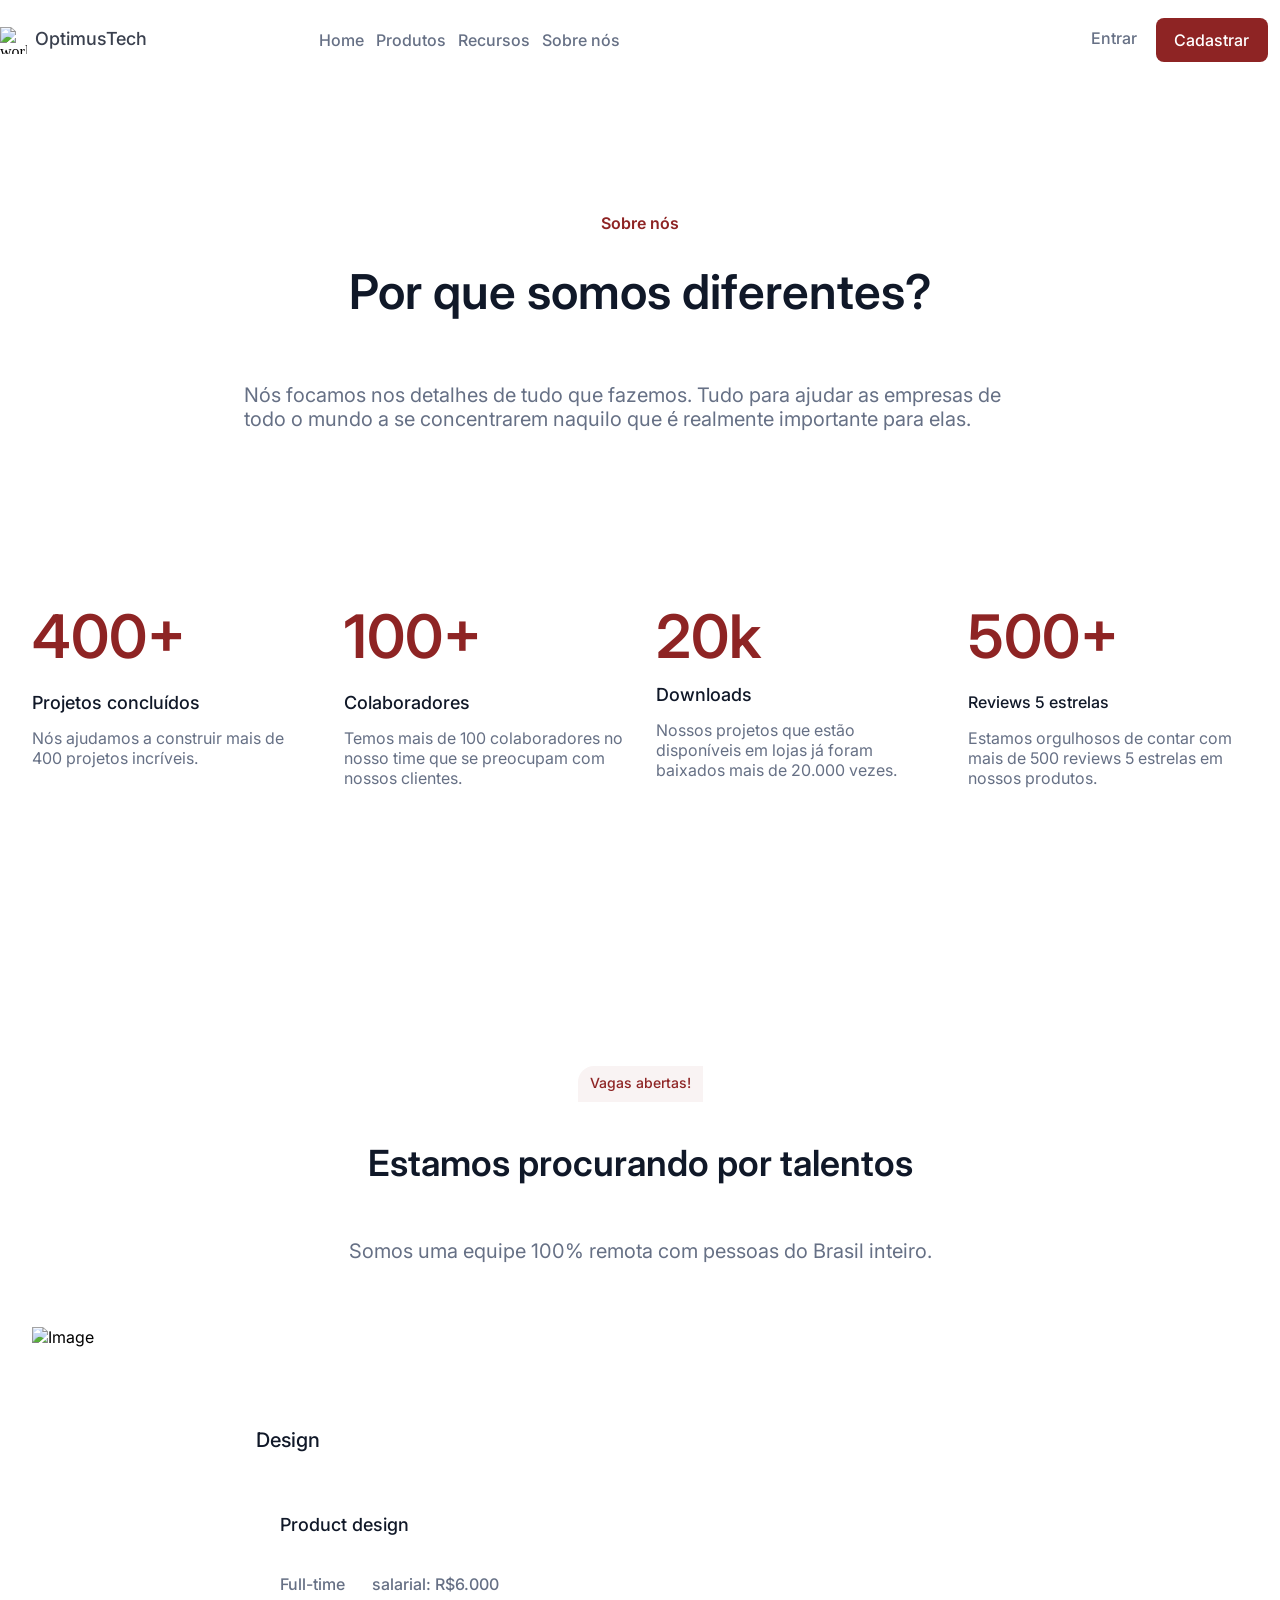
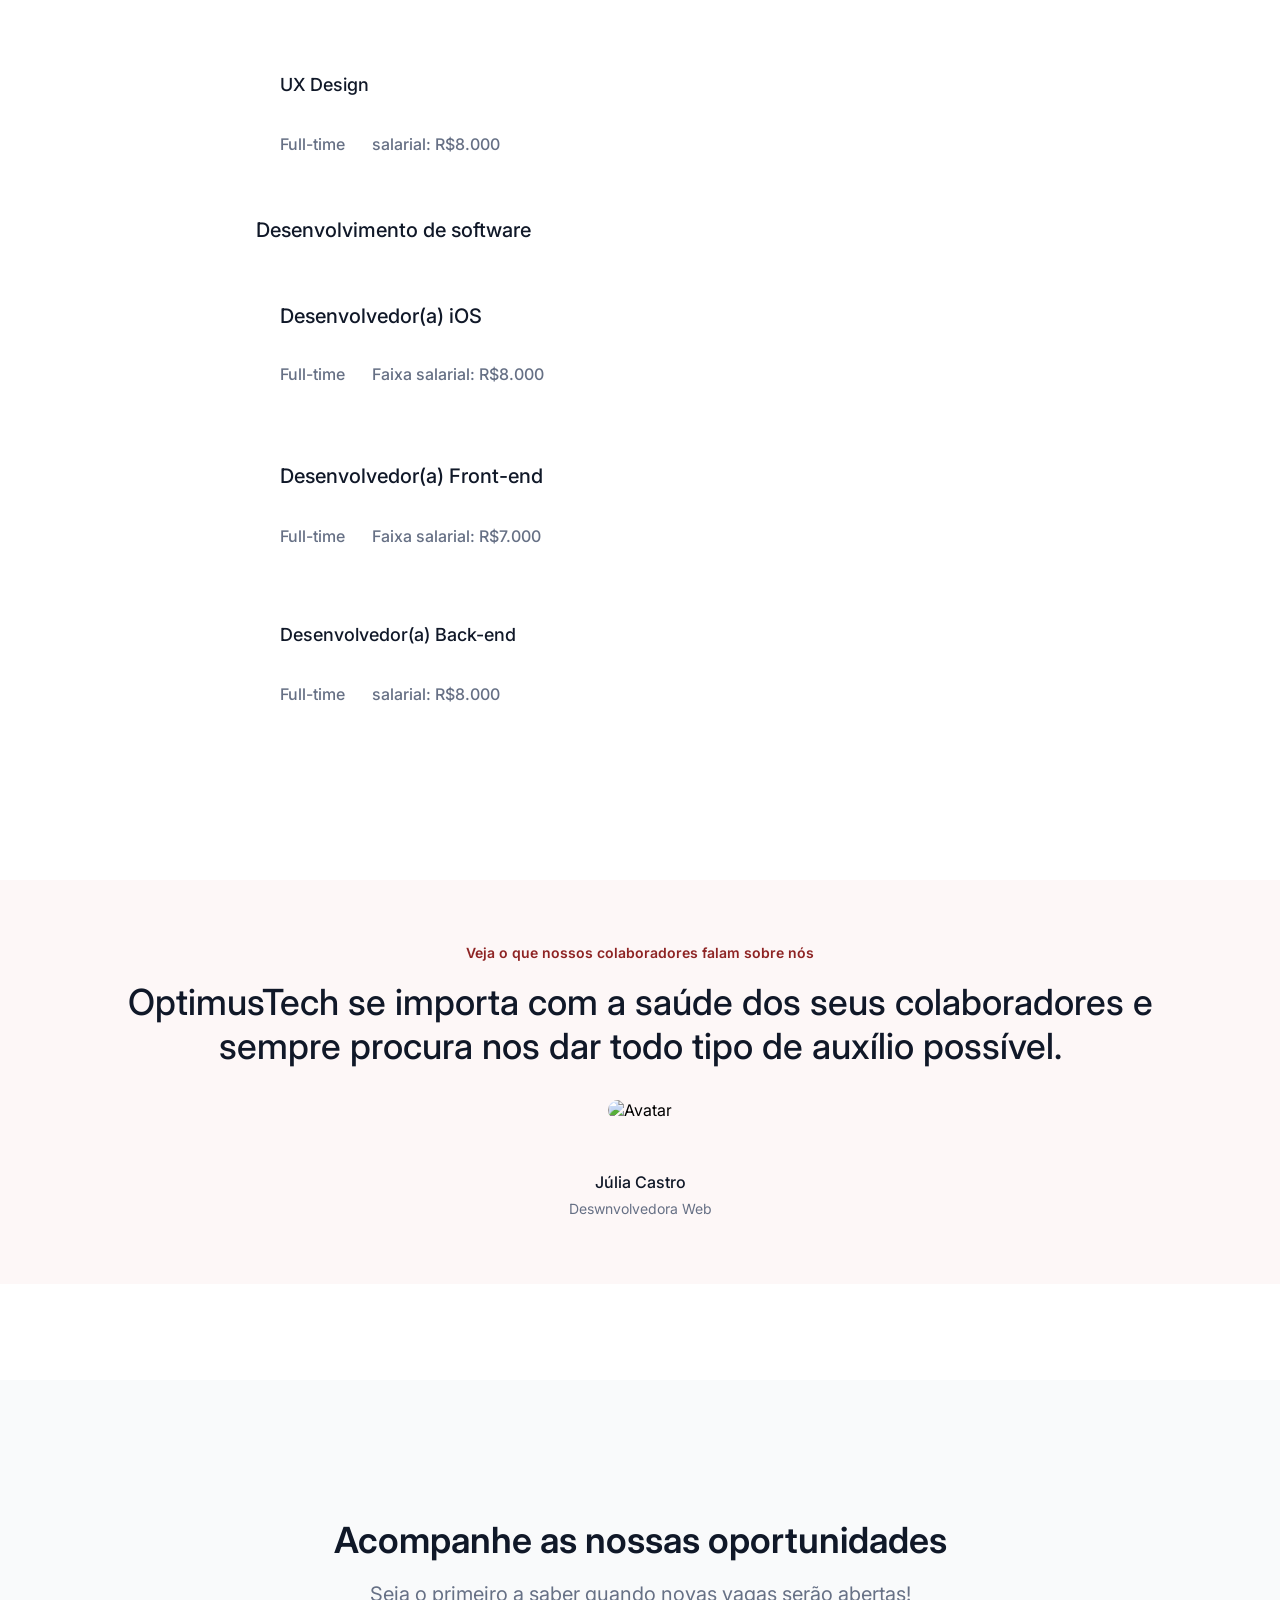
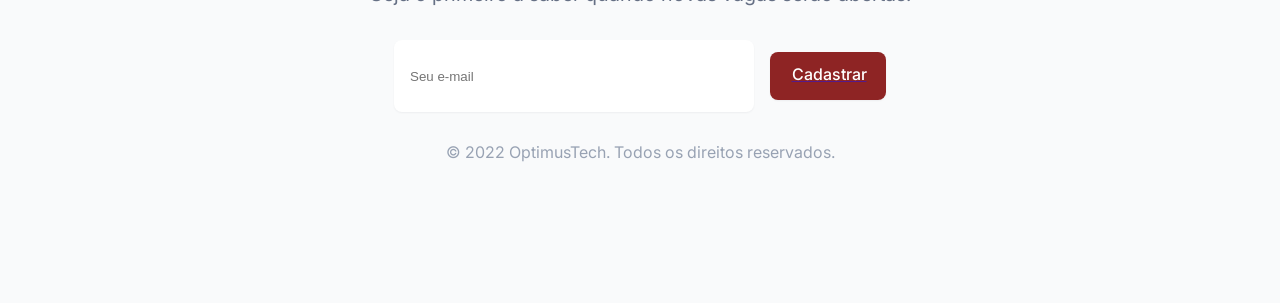
==== site.html @ 972c4f62 "Add files via upload" ====
<!DOCTYPE html>
<html lang="PT-Br">
  <head>
    <meta charset="UTF-8" />
    <meta name="viewport" content="width=device-width, initial-scale=1.0" />
    <link rel="stylesheet" href="style.css" />
    <title>Navbar</title>
  </head>
  <body>
    <div class="navbar">
      <div class="header">
        <div class="container">
          <div class="button-base">
            <img
              src="https://i.ibb.co/1dGT81v/worldwide-1-Traced.png"
              alt="worldwide-1-Traced"
              border="0"
            />
            <p>OptimusTech</p>
          </div>
          <div class="Content">
            <div class="navigation">
              <button><a href="#">Home</a></button>
              <button><a href="#">Produtos</a></button>
              <button><a href="#">Recursos</a></button>
              <button><a href="#">Sobre nós</a></button>
            </div>
          </div>
          <div class="Logo"></div>
          <div class="Navigation-actions">
            <button class="Entrar"><a href="#">Entrar</a></button>
            <button class="Cadastrar"><a href="#">Cadastrar</a></button>
          </div>
        </div>
      </div>
    </div>

    <div class="cabecalho">
      <h6>Sobre nós</h6>
      <div class="container-2">
        <h1>Por que somos diferentes?</h1>
      </div>
      <div class="conteudo">
        <p>
          Nós focamos nos detalhes de tudo que fazemos. Tudo para ajudar as
          empresas de todo o mundo a se concentrarem naquilo que é realmente
          importante para elas.
        </p>
      </div>
    </div>

    <div class="metricas">
      <section class="metricas-container">
        <div class="metricas-conteudo">
          <div class="metrica-um">
            <div class="number1">
              <p>400+</p>
            </div>
            <div class="texto1">
              <p class="subtitulo">Projetos concluídos</p>
              <p>Nós ajudamos a construir mais de 400 projetos incríveis.</p>
            </div>
          </div>
          <div class="metrica-dois">
            <div class="number2">
              <p>100+</p>
            </div>
            <div class="texto2">
              <p class="subtitulo">Colaboradores</p>
              <p>
                Temos mais de 100 colaboradores no nosso time que se preocupam
                com nossos clientes.
              </p>
            </div>
          </div>
          <div class="metrica-tres">
            <div class="number3">
              <p>20k</p>
            </div>
            <div class="texto3">
              <p class="subtitulo">Downloads</p>
              <p>
                Nossos projetos que estão disponíveis em lojas já foram baixados
                mais de 20.000 vezes.
              </p>
            </div>
          </div>
          <div class="metrica-quatro">
            <div class="number4">
              <p>500+</p>
            </div>
            <div class="texto4">
              <p class="subtitulo">Reviews 5 estrelas</p>
              <p>
                Estamos orgulhosos de contar com mais de 500 reviews 5 estrelas
                em nossos produtos.
              </p>
            </div>
          </div>
        </div>
      </section>
    </div>

    <div class="Vagas">
      <div class="talentos">
        <div class="talentos-container">
          <div class="content">
            <div class="heading-and-supporting-text">
              <div class="heading-and-badge">
                <div class="badge">
                  <div class="badge-base">
                    <p>Vagas abertas!</p>
                  </div>
                </div>
              </div>
              <h4>Estamos procurando por talentos</h4>
            </div>
            <div class="text-support">
              <p>Somos uma equipe 100% remota com pessoas do Brasil inteiro.</p>
              <div class="talentos-img">
                <img
                  src="https://i.ibb.co/F3FzSf1/Image.png"
                  alt="Image"
                  border="0"
                />
              </div>
            </div>
          </div>
        </div>
      </div>
      <div class="vagas-abertas">
        <div class="container-um">
          <div class="content-um">
            <p>Desenvolvimento de software</p>
            <div class="items">
              <div class="job-post-um">
                <div class="content">
                  <div class="text-and-support">
                    <p>Desenvolvedor(a) iOS</p>
                  </div>
                  <div class="details">
                    <div class="type-of-work">
                      <p>Full-time</p>
                    </div>
                    <div class="salary">
                      <p>Faixa salarial: R$8.000</p>
                    </div>
                  </div>
                </div>
              </div>
              <div class="job-post-dois">
                <div class="content">
                  <div class="text-and-support">
                    <p>Desenvolvedor(a) Front-end</p>
                  </div>
                  <div class="details">
                    <div class="type-of-work"><p>Full-time</p></div>
                    <div class="salary"><p>Faixa salarial: R$7.000</p></div>
                  </div>
                </div>
              </div>
              <div class="job-post-tres">
                <div class="content">
                  <div class="text-and-support">
                    <p>Desenvolvedor(a) Back-end</p>
                  </div>
                  <div class="details">
                    <div class="type-of-work"><p>Full-time</p></div>
                    <div class="salary"><p>salarial: R$8.000</p></div>
                  </div>
                </div>
              </div>
            </div>
          </div>
        </div>
        <div class="container-dois">
          <div class="content-dois">
            <p>Design</p>
            <div class="items">
              <div class="job-post-one">
                <div class="content">
                  <div class="text-and-support">
                    <p>Product design</p>
                  </div>
                  <div class="details">
                    <div class="type-of-work"><p>Full-time</p></div>
                    <div class="salary"><p>salarial: R$6.000</p></div>
                  </div>
                </div>
              </div>
              <div class="job-post-two">
                <div class="content">
                  <div class="text-and-support">
                    <p>UX Design</p>
                  </div>
                  <div class="details">
                    <div class="type-of-work"><p>Full-time</p></div>
                    <div class="salary"><p>salarial: R$8.000</p></div>
                  </div>
                </div>
              </div>
            </div>
          </div>
        </div>
      </div>
    </div>
    <div class="Depoimentos">
      <div class="container">
        <div class="content">
          <div class="quote-and-subhead">
            <h6>Veja o que nossos colaboradores falam sobre nós</h6>
            <p>
              OptimusTech se importa com a saúde dos seus colaboradores e sempre
              procura nos dar todo tipo de auxílio possível.
            </p>
          </div>
          <div class="atribuicao">
            <div class="avatar-and-text">
              <div class="avatar">
                <img
                  src="https://i.ibb.co/Q8cx3CJ/Avatar.png"
                  alt="Avatar"
                  border="0"
                />
              </div>
              <div class="text-and-supporting-text">
                <div class="text"><p>Júlia Castro</p></div>
                <div class="supporting-text"><p>Deswnvolvedora Web</p></div>
              </div>
            </div>
          </div>
        </div>
      </div>
    </div>
    <div class="formulario">
      <div class="container">
        <div class="content">
          <div class="heading-and-supporting-text">
            <h6>Acompanhe as nossas oportunidades</h6>
            <p>Seja o primeiro a saber quando novas vagas serão abertas!</p>
          </div>
          <div class="email">
            <div class="input-field">
              <div class="input-field-base">
                <label><input type="email" name="seu_email" placeholder="Seu e-mail"></label>
              </div>
            </div>
          
          <div class="button">
            <div class="button-base">
              <button><a href=""><p>Cadastrar</p></a></button>
            </div>
          </div>
          </div>
        <footer>
          <p>© 2022 OptimusTech. Todos os direitos reservados.</p>
        </footer>
      </div>
    </div>
  </body>
</html>
---- style.css ----
@import url('https://fonts.googleapis.com/css2?family=Inter:wght@100..900&display=swap');


body {
    width: 100%;
    max-width: 1440px;
    height: 3503px;
    Top:-1753px;
    Left:-720px;
    margin: 0;
    display: flex;
    flex-direction: column;
    flex-wrap: flex-start;
    justify-content: center;
    align-items: center;
    align-content: flex-start;
    background-color: #ffffff;

}

.navbar {
    width: 1440px;
    height: 80px;
    display: flex;
    justify-content: space-between;
    align-items: baseline;
    align-content: center;
    flex-direction: row;
    flex-wrap: wrap;

}

.header {
    width: 1440px;
    height: 80px;
    display: flex;
    justify-content: space-evenly;
    align-items: center;
    align-content: center;
    flex-direction: row;
    flex-wrap: wrap;

}

.container {
    width: 1280px;
    height: 44px;
    display: flex;
    justify-content: space-between;
    align-items: center;
    align-content: center;
    flex-direction: row;
    flex-wrap: wrap;
    padding: 0px 32px 0px 32px;
}

.button-base {
    width: 148px;
    height: 26px;
    display: flex;
    justify-content: center;
    align-items: center;
    align-content: center;
    flex-direction: row;
    flex-wrap: wrap;
    gap:8px;
}

.button-base img {
    width: 27px;
    height: 26.99px;


}

.button-base p {
    width: 113px;
    height: 24px;
    font-family: "Inter", sans-serif;
    font-size: 18px;
    font-weight: 500;
    padding: 0;
    margin: 0px;
    color: #3A404E;
}

.Content {
    width: 362px;
    height: 32px;
    display: flex;
    justify-content: space-between;
    align-items: center;
    align-content: center;
    flex-direction: column;
    flex-wrap: wrap;
    gap:8px;
}

.navigation {
    width: 207px;
    height: 44px;
    display: flex;
    justify-content: space-around;
    align-items: center;
    align-content: center;
    flex-direction: column;
    flex-wrap: wrap;
    gap:12px;
}

.navigation button{
    background-color: #ffffff;
    border:#ffffff;
    padding: 4px 0px 4px 0px;
    font-family: "Inter", sans-serif;
    font-weight: 500;
    font-size: 16px;
    display: flex;
    justify-content: center;
    align-items: center;
    align-content: center;
    flex-direction: row;
    flex-wrap: wrap;




}

.navigation button a{
    color:#667085;
    text-decoration: none;

}

.Logo{
    width: 142px;
    height: 32px;
    display: flex;
    justify-content: center;
    align-items: center;
    align-content: center;
    flex-direction: row;
    flex-wrap: wrap;
}

.Navigation-actions {
    width: 207px;
    height: 44px;
    font-family: "Inter", sans-serif;
    display: flex;

}

.Navigation-actions .Entrar {
    width: 83px;
    height: 44px;
    padding: 0;
    padding-bottom: 4px;
    color: #667085;
    background-color: #ffffff;
    border: #ffffff;
    font-family: "Inter", sans-serif;
    font-size: 16px;
    font-weight: 500;

}

.Navigation-actions .Cadastrar {
    width: 112px;
    height: 44px;
    border-radius: 8px;
    border: 1px #8E2424;
    padding: 10px 18px 10px 18px;
    color: #ffffff;
    background-color: #8E2424;
    font-family: "Inter", sans-serif;
    font-size: 16px;
    font-weight: 500;

}

.Navigation-actions .Cadastrar a{
    color:#ffffff;
    text-decoration: none;

}

.Navigation-actions .Entrar a{
    color:#667085;
    text-decoration: none;
}

.cabecalho {
    width: 1440px;
    height: 407px;
    margin: 0px;
    padding: 96px 0px 96px 0px;
    display: flex;
    justify-content: center;
    flex-direction: column;
    align-items: center;
    gap:24px;
    background-color: #ffffff;
    font-family: "inter", sans-serif;
}

.cabecalho h6 {
    width: 78px;
    height: 24px;
    margin:0;
    display: flex;
    justify-content: center;
    font-weight: 600;
    font-size: 16px;
    color: #8E2424;
}

.container-2 {
    width:620px;
    height:60px;
    display: flex;
    flex-direction: column;
    justify-content: center;
    align-content: center;
    flex-wrap: wrap;
    align-items: center;
    gap: 64px;


}

.container-2 h1 {
    width: 652px;
    height: 60px;
    display: flex;
    justify-content: center;
    padding: 0px 32px 0px 32px;
    font-weight: 600;
    font-size: 48px;
    color: #101828;
    display:flex;
    gap:12px;
}

.conteudo {
    width: 792px;
    height: 83px;
    padding: 12px 0px 12px 0px;
}

.conteudo p {
    width: 791px;
    height: 60px;
    display: flex;
    align-items: center;
    align-content: center;
    font-weight: 400;
    font-size: 20px;
    color:#667085;
}

.metricas {
    width: 1440px;
    height: 288px;
    padding: 0px 0px 96px 0px;
    display: flex;
    justify-content: center;
    flex-direction: row;
    align-items: center;
    background-color: #ffffff;
    font-family: "Inter", sans-serif;
    gap: 64px;
}

.metricas-container {
    width: 1280;
    height: 198px;
    padding: 0px 32px  0px 32px;
    display: flex;
    justify-content: center;
    flex-direction: row;
    align-items: center;
    gap: 32px;
    
}

.metricas-conteudo {
    width: 1216px;
    height: 192px;
    display: flex;
    gap: 32px;
}


.metrica-um {
    width: 280px;
    height: 168px;
    display: flex;
    flex-direction: column;
    gap: 20px;
}

.number1 {
    height: 168px;
    gap: 12px;
}

.number1 p {
    width: 280px;
    margin: 0;
    height: 72px;
    font-size: 60px;
    font-weight: 600;
    color: #8E2424;
}

.texto1 {
    margin: 0;
    width: 280px;
    height: 84px;
    display: flex;
    flex-direction: column;
    gap: 8px;
}

.texto1 .subtitulo{
    margin: 0px;
    height: 28px;
    font-size: 18px;
    font-weight: 500;
    color: #101828;
}

.texto1 p {
    margin: 0;
    height: 48px;
    font-size: 16px;
    font-weight: 400;
    color: #667085;
}

.metrica-dois {
    width: 280px;
    height: 192px;
    display: flex;
    flex-direction: column;
    gap: 20px;
}

.number2 {
    height: 192px;
    gap: 12px;
}

.number2 p {
    height: 72px;
    margin: 0;
    font-size: 60px;
    font-weight: 600;
    color: #8E2424;
}

.texto2 {
    margin: 0;
    width: 280px;
    height: 108px;
    display: flex;
    flex-direction: column;
    gap: 8px;
}

.texto2 .subtitulo{
    margin: 0;
    height: 28px;
    font-size: 18px;
    font-weight: 500;
    color: #101828;
}

.texto2 p {
    margin: 0;
    height: 72px;
    font-size: 16px;
    font-weight: 400;
    color: #667085;
}

.metrica-tres {
    width: 280px;
    height: 192px;
    display: flex;
    flex-direction: column;
    gap: 12px;
}

.number3 p {
    margin: 0;
    height: 72px;
    font-size: 60px;
    font-weight: 600;
    color: #8E2424;
}

.texto3 {
    margin: 0;
    height: 108px;
    display: flex;
    flex-direction: column;
    gap: 8px;
}

.texto3 .subtitulo {
    margin: 0px;
    height: 28px;
    font-weight: 500;
    font-size: 18px;
    color: #101828;
}

.texto3 p {
    margin: 0;
    height: 72px;
    font-size: 16px;
    font-weight: 400;
    color:#667085;
}

.metrica-quatro {
    width: 280px;
    height: 192px;
    display: flex;
    flex-direction: column;
    gap:20px;;
}

.number4 {
    height: 192px;
    gap: 12px;
}

.number4 p {
    height: 72px;
    margin: 0;
    font-size: 60px;
    font-weight: 600;
    color: #8E2424;
}

.texto4 {
    height: 108px;
    display: flex;
    flex-direction: column;
    gap: 8px;
}

.texto4 .subtitulo {
    height: 28px;
    margin: 0;
    font-weight: 500;
    size: 18px;
    color:#101828;
}

.texto4 p {
    margin: 0;
    height: 72px;
    font-size: 16px;
    font-weight: 400;
    color: #667085;
}

.Vagas {
    height: 1798px;
    padding: 96px 0px 96px 0px;
    display: flex;
    flex-direction: column;
    justify-content: space-evenly;
    align-items: center;
    font-family: "Inter", sans-serif;
    background-color: #ffffff;
}

.talentos {
    width: 1280px;
    display: flex;
    flex-direction: column;
    align-items: center;
    flex-wrap: wrap;
    align-content: center;
    justify-content: flex-start;
}

.talentos-container {
    width: 1280px;

    padding: 0px 32px 0px 32px;
    display: flex;
    justify-content: center;
    align-items: center;
    gap: 32px;
}

.talentos-container .content {
    width: 1216px;

    display: flex;
    flex-direction: column;
    align-content: center;
    justify-content: space-between;
    align-items: center;
    gap: 48px;
}

.heading-and-supporting-text {
    width: 768px;
    height: 138px;
    display: flex;
    flex-direction: column;
    justify-content: center;
    align-items: center;
    flex-wrap: nowrap;
    gap: 20px; 
}

.heading-and-badge {
    width: 768px;
    height: 88px;
    display: flex;
    justify-content: center;
    align-items: center;
    gap: 16px;
}

.badge {
    width: 125px;
    height: 28px;
    display: flex;
    justify-content: space-between;
    align-items: center;
}

.badge-base {
    width: 125px;
    height: 28px;
    border-radius: 16px 0px 0px 0px;
    padding: 4px 12px 4px 12px;
    background: #8E24240D;
    display: flex;
    align-items: center;
    justify-content: center;
}

.badge-base p {
    width: 101px;
    height: 20px;
    margin: 0;
    font-size: 14px;
    font-weight: 500;
    color: #8E2424;
}

.heading-and-supporting-text h4 {
    width: 768px;
    height: 44px;
    font-weight: 600;
    font-size: 36px;
    text-align: center;
    color: #101828;
    margin: 0px;
}

.text-support {
    display: flex;
    flex-direction: column;
    flex-wrap: wrap;
    align-items: center;
    gap:64px;
}

.text-support p {
    width: 768px;
    height: 30px;
    font-size: 20px;
    font-weight: 400;
    display: flex;
    justify-content: space-around;
    align-content: flex-end;
    flex-wrap: wrap;
    flex-direction: row;
    text-align: center;
    color: #667085;
    margin: 0;
}

.talentos-img {
    width: 1216px;
    display: flex;
}

.vagas-abertas {
    width: 1280px;
    height: 940px;
    display: flex;
    flex-direction: column-reverse; /*É column reverse, não mexe*/
    align-items: center;
}

.container-um {
    width: 1280px;
    height: 518px;
    padding: 0px 32px 0px 32px;
    display: flex;
    align-items: center;
    justify-content: center;
    align-items: center;
    gap: 64px;
}

.content-um {
    width: 768px;
    height: 518px;
    display: flex;
    flex-direction: column;
    gap: 32px;
}

.content-um p {
    width: 768px;
    height: 30px;
    margin: 0;
    font-size: 20px;
    font-weight: 500;
    color: #101828;
    display: flex;
}

.items {
    width: 768px;
    height: 456px;
    display: flex;
    flex-direction: column;
    gap: 24px;
}

.job-post-um {
    width: 768px;
    height: 136px;
    border-radius: 16px;
    border: 1px #EAECF0;
    padding: 24px 24px 28px 24px;
    display: flex;
    gap: 24px;
    color:#ffffff
}

.job-post-um .content {
    width: 720px;
    height: 84px;
    display: flex;
    flex-direction: column;
    gap: 32px;
}

.job-post-um .content .text-and-support {

    height: 28px;
    display: flex;
    gap: 8px;
}

.job-post-um .content .tex-and-support p {
        width: 720px;
        height: 28px;
        font-size: 18px;
        font-weight: 500;
        color: #101828;
}

.job-post-um .details {
        width: 720px;
        height: 24px;
        display: flex;
        flex-direction: row;
        align-items: baseline;
        flex-wrap: wrap;
        align-content: flex-end;
        justify-content: flex-start;
        gap: 24px;
}

.job-post-um .details .type-of-work{
    width: 68px;
    height: 24px;
    display: flex;
    align-content: center;
    flex-wrap: wrap;
    gap: 8px;
}

.job-post-um .details .type-of-work p {
    width: 68px;
    height: 24px;
    margin: 0;
    font-size: 16px;
    font-weight: 500;
    color: #667085;
}

.job-post-um .details .salary {
    width: 173px;
    height: 24px;
    display: flex;
    gap: 8px;
}

.job-post-um .details .salary p {
    width: 173px;
    height: 24px;
    font-size: 16px;
    font-weight: 500;
    color: #667085;
}

.job-post-dois {
    width: 768px;
    height: 136px;
    border-radius: 16px;
    border: 1px #EAECF0;
    padding: 24px 24px 28px 24px;
    display: flex;
    gap: 24px;
    color: #ffffff;
}

.job-post-dois .content {
    width: 720px;
    height: 84px;
    display: flex;
    flex-direction: column;
    gap: 32px;
}

.job-post-dois .content .tex-and-support {
    width: 720px;
    height: 28px;
    display: flex;
    gap: 8px;
}

.job-post-dois .content .tex-and-support p {
    width: 720px;
    height: 28px;
    margin: 0px;
    font-size: 18px;
    font-weight: 500;
    color: #101828;
}

.job-post-dois .details {
    width: 720px;
    height: 24px;
    display: flex;
    flex-direction: row;
    align-items: baseline;
    flex-wrap: wrap;
    justify-content: flex-start;
    gap: 24px;
}

.job-post-dois .details .type-of-work {
    width: 68px;
    height: 24px;
    display: flex;
    align-content: center;
    flex-wrap: wrap;
    gap: 8px;
}

.job-post-dois .details .type-of-work p {
    width: 68px;
    height: 24px;
    margin: 0;
    font-size: 16px;
    font-weight: 500;
    color: #667085;
}

.job-post-dois .details .salary {
    width: 171px;
    height: 24px;
    display: flex;
    gap: 8px;
}

.job-post-dois .details .salary p {
    width: 171px;
    height: 24px;
    font-size: 16px;
    font-weight: 500;
    color: #667085;
}

.job-post-tres {
    width: 768px;
    height: 136px;
    border-radius: 16px;
    border: 1px #EAECF0;
    padding: 24px 24px 28px 24px;
    display: flex;
    gap:24px;
}

.job-post-tres .content {
    width: 720px;
    height: 84px;
    display: flex;
    flex-direction: column;
    gap: 32px;
}

.job-post-tres .content .text-and-support {
    width: 720px;
    height: 28px;
    display: flex;
    gap: 8px;
}

.job-post-tres .content .text-and-support p {
    width: 720px;
    height: 28px;
    margin: 0;
    font-size: 18px;
    font-weight: 500;
    color: #101828;
    display: flex;
}

.job-post-tres .details {
    width: 720px;
    height: 24px;
    display: flex;
    flex-direction: row;
    align-items: baseline;
    flex-wrap: wrap;
    align-content: flex-end;
    justify-content: flex-start;
    gap: 24px;
}

.job-post-tres .details .type-of-work {
    width: 68px;
    height: 24px;
    display: flex;
    align-content: center;
    flex-wrap: wrap;
    gap: 8px;
}

.job-post-tres .details .type-of-work p {
    width: 68px;
    height: 24px;
    margin: 0;
    font-size: 16px;
    font-weight: 500;
    color: #667085;
}

.job-post-tres .details .salary {
    width: 173px;
    height: 24px;
    display: flex;
    gap: 8px;
}

.job-post-tres .details .salary p {
    width: 173px;
    height: 24px;
    font-size: 16px;
    font-weight: 500;
    color: #667085;
}


.container-dois {
    width: 1280px;
    height: 358px;
    padding: 0px 32px 32px 32px;
    display: flex;
    align-items: center;
    justify-content: center;
    align-items: center;
    gap: 64px;
}

.content-dois {
    width: 768px;
    height: 358px;
    display: flex;
    flex-direction: column;
    gap: 32px;
}

.content-dois p{
    width: 768px;
    height: 30px;
    margin: 0;
    font-size: 20px;
    font-weight: 500;
    color: #101828;
    display: flex;
}

.content-dois .items {
    width: 768px;
    height: 296px;
    display: flex;
    flex-direction: column;
    gap: 24px;
}

.job-post-one {
    width: 768px;
    height: 136px;
    border-radius: 16px;
    border: 1px #EAECF0;
    padding: 24px 24px 28px 24px;
    display: flex;
    gap: 24px;
    color:#ffffff
}

.job-post-one .content {
    width: 720px;
    height: 84px;
    display: flex;
    flex-direction: column;
    gap: 32px;
}

.job-post-one .content .text-and-support {
    width: 720px;
    height: 28px;
    display: flex;
    gap: 8px;
}

.job-post-one .content .text-and-support p {
    width: 720px;
    height: 28px;
    font-size: 18px;
    font-weight: 500;
    color: #101828;
}

.job-post-one .details {
    width: 720px;
    height: 24px;
    display: flex;
    flex-direction: row;
    align-items: baseline;
    flex-wrap: wrap;
    align-content: flex-end;
    justify-content: flex-start;
    gap: 24px;
}

.job-post-one .details .type-of-work {
    width: 68px;
    height: 24px;
    display: flex;
    align-content: center;
    flex-wrap: wrap;
    gap: 8px;
}

.job-post-one .details .type-of-work p {
    width: 68px;
    height: 24px;
    margin: 0;
    font-size: 16px;
    font-weight: 500;
    color: #667085;
}

.job-post-one .details .salary {
    width: 171px;
    height: 24px;
    display: flex;
    gap: 8px;
}

.job-post-one .details .salary p {
    width: 171px;
    height: 24px;
    font-size: 16px;
    font-weight: 500;
    color: #667085;
}

.job-post-two {
    width: 768px;
    height: 136px;
    border-radius: 16px;
    border: 1px #EAECF0;
    padding: 24px 24px 28px 24px;
    display: flex;
    gap: 24px;
    color:#ffffff
}

.job-post-two .content {
    width: 720px;
    height: 84px;
    display: flex;
    flex-direction: column;
    gap: 32px;
}

.job-post-two .content .text-and-support {
    width: 720px;
    height: 28px;
    display: flex;
    gap: 8px;
}

.job-post-two .content .text-and-support p {
    width: 720px;
    height: 28px;
    font-size: 18px;
    font-weight: 500;
    color: #101828;
}

.job-post-two .details {
    width: 720px;
    height: 24px;
    display: flex;
    flex-direction: row;
    align-items: baseline;
    flex-wrap: wrap;
    align-content: flex-end;
    justify-content: flex-start;
    gap: 24px;
}

.job-post-two .details .type-of-work {
    width: 68px;
    height: 24px;
    display: flex;
    align-content: center;
    flex-wrap: wrap;
    gap: 8px;
}

.job-post-two .details .type-of-work p {
    width: 68px;
    height: 24px;
    margin: 0;
    font-size: 16px;
    font-weight: 500;
    color: #667085;
}

.job-post-two .details .salary {
    width: 173px;
    height: 24px;
    display: flex;
    gap: 8px;
}

.job-post-two .details .salary p {
    width: 173px;
    height: 24px;
    font-size: 16px;
    font-weight: 500;
    color: #667085;
}

.Depoimentos {
    width: 1440px;
    height: 500px;
    padding: 0px 0px 96px 0px;
    display: flex;
    flex-direction: column;
    align-content: center;
    justify-content: flex-start;
    align-items: center;
    font-family: "inter", sans-serif;
    background-color: #ffffff;
}

.Depoimentos .container {
    width: 1280px;
    height: 404px;
    padding: 0px 32px 0px 32px;
    display: flex;
    flex-direction: column;
    align-content: center;
    gap: 32px;
}

.Depoimentos .container .content {
    width: 1216px;
    height: 404px;
    border-radius: 16px;
    padding: 64px;
    display:flex;
    flex-direction: column;
    justify-content: center;
    align-items: center;
    gap: 32px;
    background: #C3191908;
}

.content .quote-and-subhead {
    width: 1088px;
    height: 124px;
    display: flex;
    flex-direction: column;
    justify-content: center;
    align-items: center;
    gap: 16px
}

.content .quote-and-subhead h6 {
    width: 1088px;
    height: 20px;
    font-size: 14px;
    margin: 0;
    font-weight: 600;
    text-align: center;
    color:#8E2424;
}

.content .quote-and-subhead p {
    width: 1088px;
    height: 88px;
    margin: 0;
    font-size: 36px;
    font-weight: 500;
    color:#101828;
    text-align: center;
}

.content .atribuicao {
    width:1088px;
    height:120px;
    display: flex;
    flex-direction: column;
    justify-content: center;
    align-items: center;
    gap: 16px;
}

.atribuicao .avatar-and-text {
    width:1088px;
    height:120px;
    display: flex;
    flex-direction: column;
    justify-content: space-between;
    align-items: center;
    gap: 16px;
}

.atribuicao .avatar-and-text .avatar img {
    width: 56px;
    height: 56px;
    border-radius: 200px;
}

.atribuicao .avatar-and-text .text-and-supporting-text {
    width: 1088px;
    height: 48px;
    display: flex;
    flex-direction: column;
    justify-content: space-between;
    align-items: center;
    gap: 4px;
}

.text-and-supporting-text .text p {
    width: 1088px;
    height: 24px;
    margin: 0;
    font-weight: 500;
    font-size: 16px;
    text-align: center;
    color:#101828;
}

.text-and-supporting-text .supporting-text p {
    width: 1088px;
    height: 20px;
    margin: 0;
    font-weight: 400;
    font-size: 14px;
    text-align: center;
    color:#667085;
}

.formulario {
    width: 1440px;
    height: 430px;
    padding: 96px 0px 96px 0px;
    display: flex;
    flex-wrap: wrap;
    flex-direction: column;
    justify-content: center;
    align-items: center;
    align-content: space-around;
    gap: 32px;
    background-color: #f9fafb;
    font-family: "inter", sans-serif;
}

.formulario .container {
    width: 832px;
    height: 182px;
    padding: 0px 32px 0px 32px;
    display: flex;
    flex-direction: column;
    justify-content: center;
    align-items: center;
    gap: 32px;
}


.formulario .container .content {
    width: 768px;
    height: 182px;
    display: flex;
    flex-direction: column;
    justify-content: center;
    align-items: center;
    gap: 40px;
}

.formulario .container .content .heading-and-supporting-text {
    width: 768px;
    height: 94px;
    display: flex;
    flex-direction: column;
    align-content: space-between;
    justify-content: center;
    align-items: center;
    flex-wrap: wrap;
    gap: 20px;
}

.formulario .container .content .heading-and-supporting-text h6 {
    width: 768px;
    height: 44px;
    margin: 0;
    font-size: 36px;
    font-weight: 600;
    text-align: center;
    color: #101828;
}

.formulario .container .content .heading-and-supporting-text p {
    width: 768px;
    height: 30px;
    margin: 0;
    font-size: 20px;
    font-weight: 400;
    text-align: center;
    color: #667085;
}

.email {
    width: 492px;
    height: 48px;
    display: flex;
    gap: 16px;
    justify-content: center;
    align-items: center;
    flex-direction: row;
    align-content: center;
    flex-wrap: wrap;
}

.input-field {
    width: 360px;
    height: 48px;
    display: flex;
}

.input-field-base {
    width: 360px;
    height: 48px;
    display: flex;
    gap: 8px;
}

.input-field-base label {
    width: 360px;
    height: 48px;
    display: flex;
    justify-content: center;
    align-items: center;
    gap: 6px;
}

.input-field-base input {
    width: 360px;
    height: 48px;
    margin: 0;
    border-radius: 8px;
    border: 1px #d0d5dd;
    box-shadow: 0px 1px 2px 0px #1018280D;
    padding: 12px 14px 12px 16px;
    display: flex;
    gap: 8px;
    color:#ffffff;
}

.input-field-base .content {
    width: 360px;
    height: 24px;
    display: flex;
    gap: 8px;
}

.input-field-base .content p {
    width: 330px;
    height: 24px;
    margin: 0;
    font-size: 16px;
    font-weight: 400;
    color: #667085;
}

.formulario .button {
    width: 116px;
    height: 48px;
    display: flex;
    justify-content: center;
    align-items: center;
    gap: 8px;
}

.formulario .button-base button {
    width: 116px;
    height: 48px;
    border-radius: 8px;
    border: 1px #8E2424;
    box-shadow: 0px 1px 2px 0px #1018280D;
    padding: 12px 14px 12px 16px;
    display: flex;
    align-items: center;
    justify-content: center;
    gap: 8px;
    background-color: #8E2424;
}

.formulario .button-base p {
    width: 76px;
    height: 24px;
    margin: 0;
    font-size: 16px;
    font-weight: 500;
    color: #ffffff;
}

.formulario footer p {
    width: 393px;
    height: 24px;
    margin: 0;
    font-size: 16px;
    font-weight: 400;
    color: #98A2b3;
    display: flex;
    justify-content: center;
    align-items: center;
}
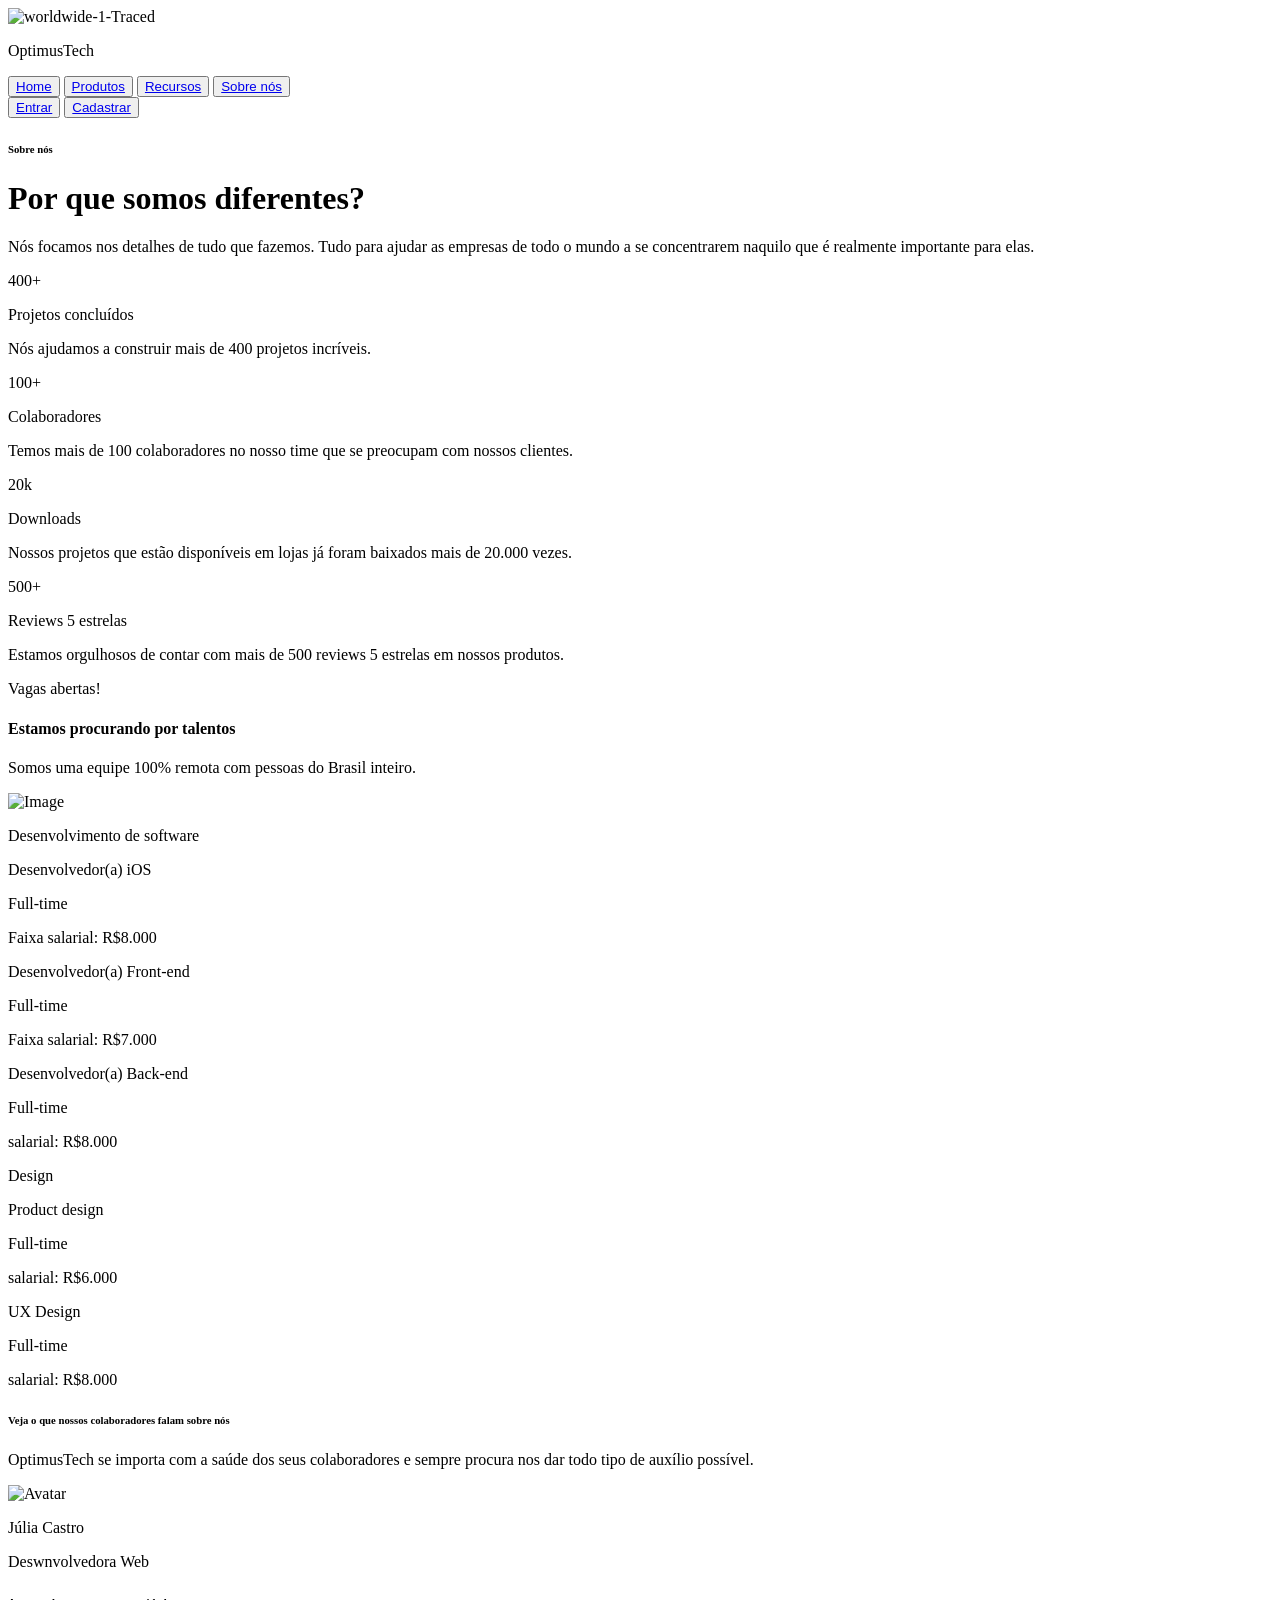
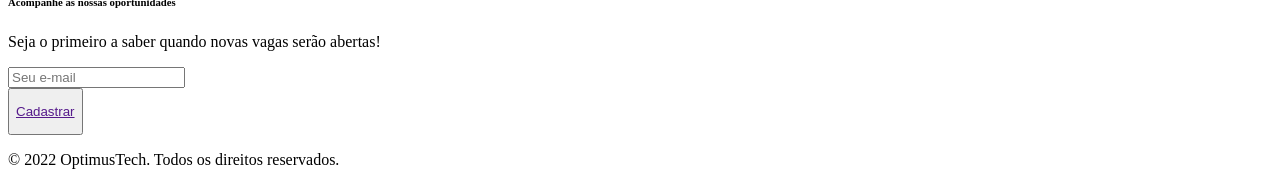
==== commit 4b49a141: "Update site.html" ====
--- a/site.html
+++ b/site.html
@@ -3,7 +3,7 @@
   <head>
     <meta charset="UTF-8" />
     <meta name="viewport" content="width=device-width, initial-scale=1.0" />
-    <link rel="stylesheet" href="style.css" />
+    <link rel="stylesheet" href="style.css.css" />
     <title>Navbar</title>
   </head>
   <body>
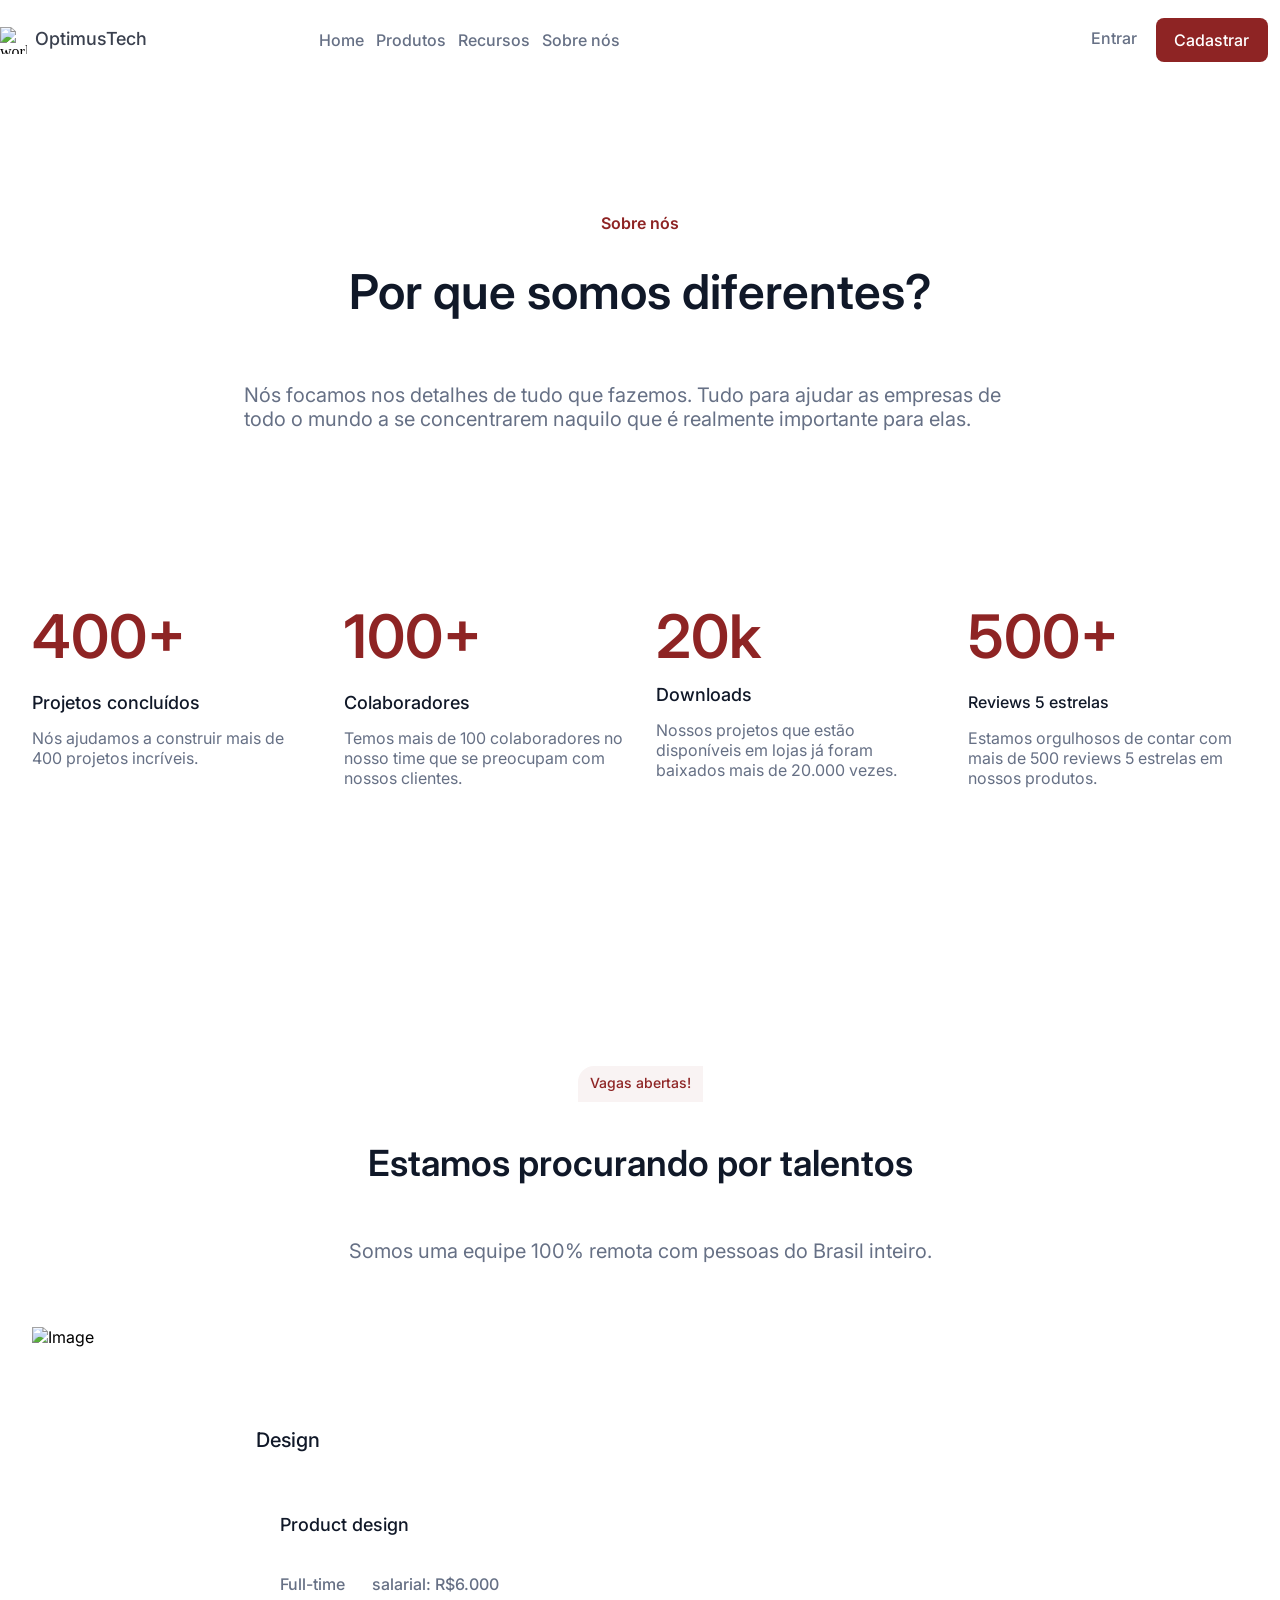
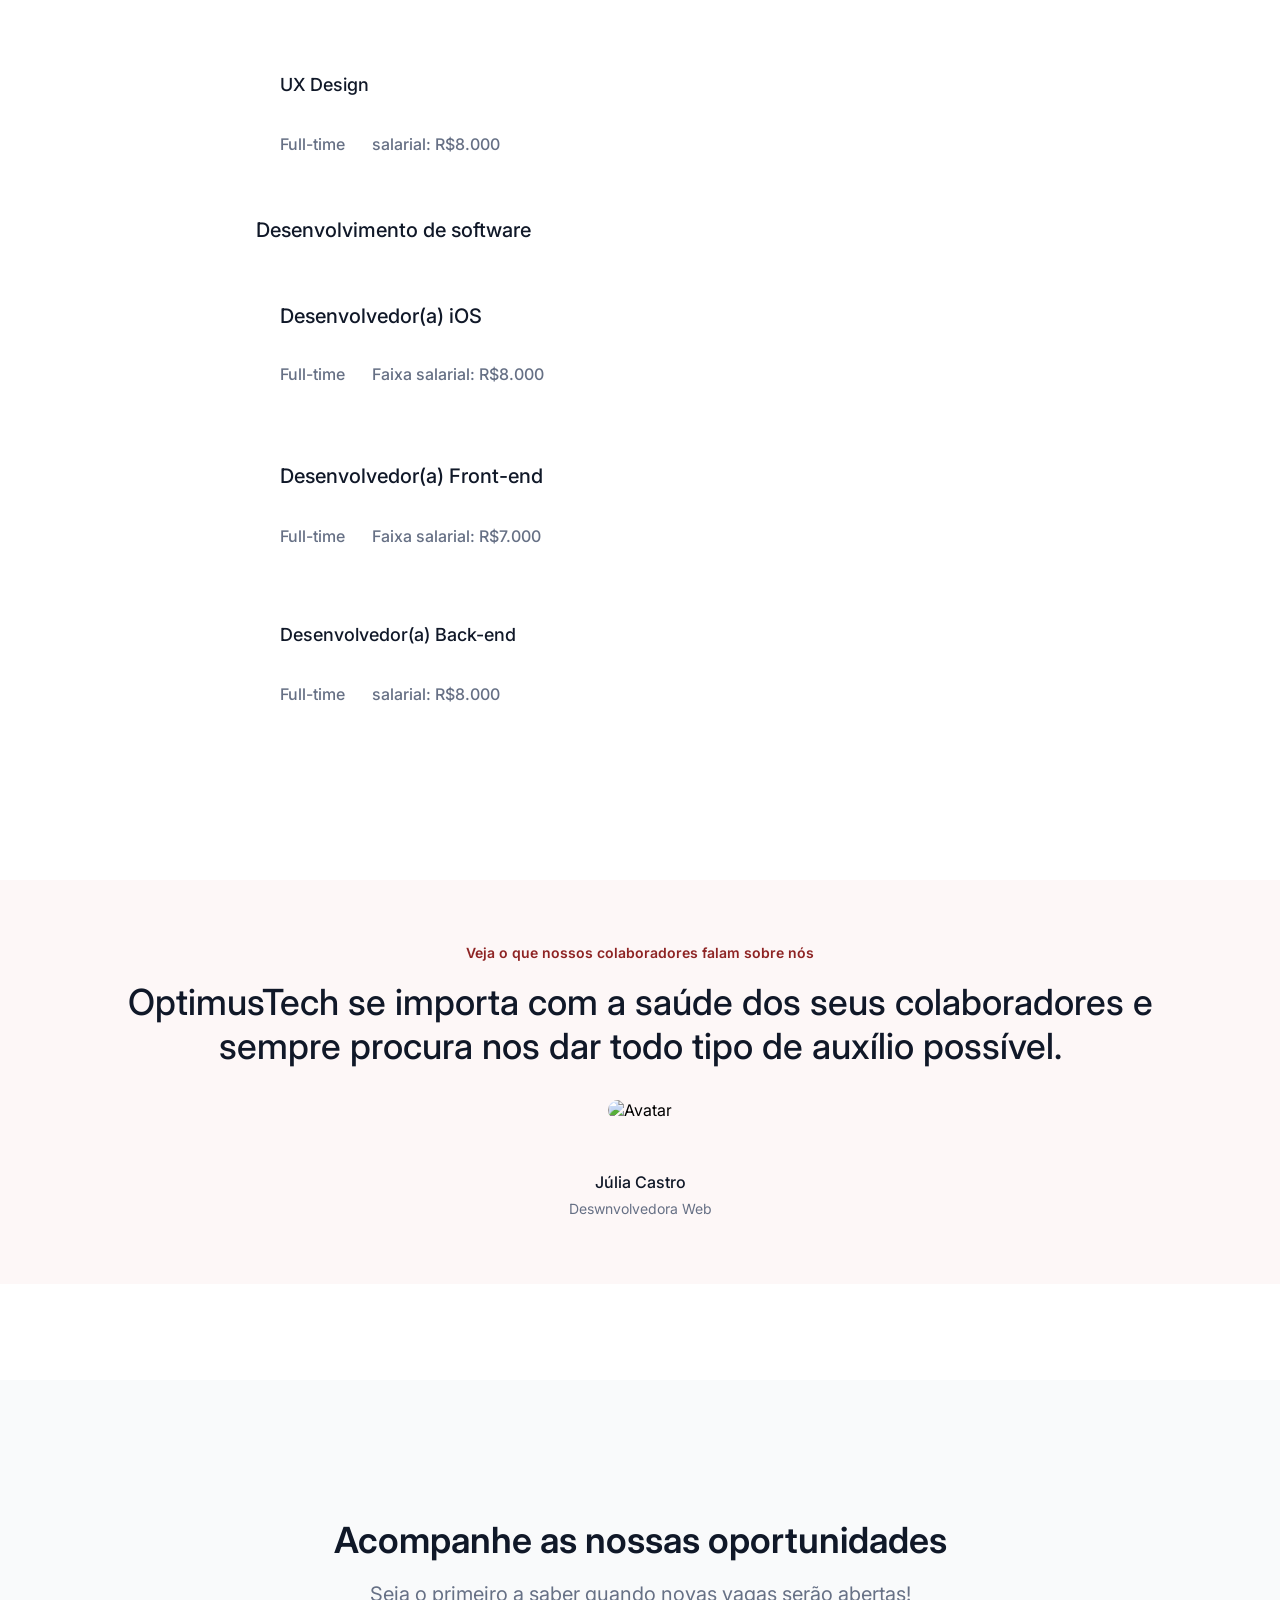
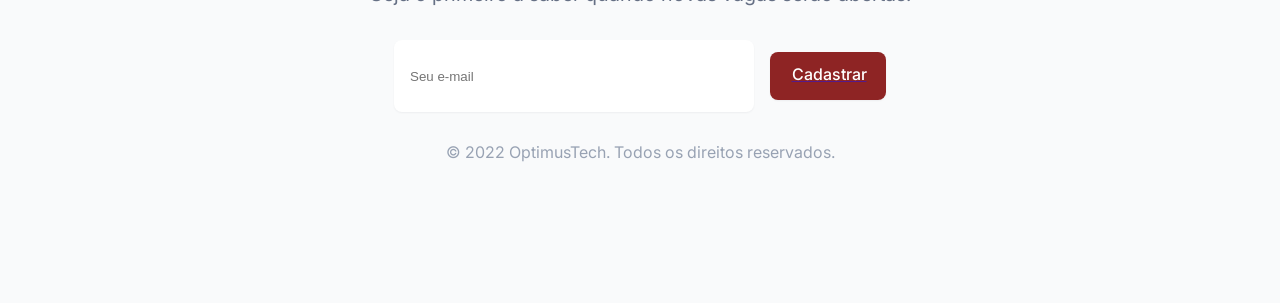
==== commit 5743a344: "site.html" ====
--- a/site.html
+++ b/site.html
@@ -3,8 +3,8 @@
   <head>
     <meta charset="UTF-8" />
     <meta name="viewport" content="width=device-width, initial-scale=1.0" />
-    <link rel="stylesheet" href="style.css.css" />
-    <title>Navbar</title>
+    <link rel="stylesheet" href="style.css"/>
+    <title>Site</title>
   </head>
   <body>
     <div class="navbar">
--- a/style.css
+++ b/style.css
@@ -0,0 +1,1376 @@
+@import url('https://fonts.googleapis.com/css2?family=Inter:wght@100..900&display=swap');
+
+
+body {
+    width: 100%;
+    max-width: 1440px;
+    height: 3503px;
+    Top:-1753px;
+    Left:-720px;
+    margin: 0;
+    display: flex;
+    flex-direction: column;
+    flex-wrap: flex-start;
+    justify-content: center;
+    align-items: center;
+    align-content: flex-start;
+    background-color: #ffffff;
+
+}
+
+.navbar {
+    width: 1440px;
+    height: 80px;
+    display: flex;
+    justify-content: space-between;
+    align-items: baseline;
+    align-content: center;
+    flex-direction: row;
+    flex-wrap: wrap;
+
+}
+
+.header {
+    width: 1440px;
+    height: 80px;
+    display: flex;
+    justify-content: space-evenly;
+    align-items: center;
+    align-content: center;
+    flex-direction: row;
+    flex-wrap: wrap;
+
+}
+
+.container {
+    width: 1280px;
+    height: 44px;
+    display: flex;
+    justify-content: space-between;
+    align-items: center;
+    align-content: center;
+    flex-direction: row;
+    flex-wrap: wrap;
+    padding: 0px 32px 0px 32px;
+}
+
+.button-base {
+    width: 148px;
+    height: 26px;
+    display: flex;
+    justify-content: center;
+    align-items: center;
+    align-content: center;
+    flex-direction: row;
+    flex-wrap: wrap;
+    gap:8px;
+}
+
+.button-base img {
+    width: 27px;
+    height: 26.99px;
+
+
+}
+
+.button-base p {
+    width: 113px;
+    height: 24px;
+    font-family: "Inter", sans-serif;
+    font-size: 18px;
+    font-weight: 500;
+    padding: 0;
+    margin: 0px;
+    color: #3A404E;
+}
+
+.Content {
+    width: 362px;
+    height: 32px;
+    display: flex;
+    justify-content: space-between;
+    align-items: center;
+    align-content: center;
+    flex-direction: column;
+    flex-wrap: wrap;
+    gap:8px;
+}
+
+.navigation {
+    width: 207px;
+    height: 44px;
+    display: flex;
+    justify-content: space-around;
+    align-items: center;
+    align-content: center;
+    flex-direction: column;
+    flex-wrap: wrap;
+    gap:12px;
+}
+
+.navigation button{
+    background-color: #ffffff;
+    border:#ffffff;
+    padding: 4px 0px 4px 0px;
+    font-family: "Inter", sans-serif;
+    font-weight: 500;
+    font-size: 16px;
+    display: flex;
+    justify-content: center;
+    align-items: center;
+    align-content: center;
+    flex-direction: row;
+    flex-wrap: wrap;
+
+
+
+
+}
+
+.navigation button a{
+    color:#667085;
+    text-decoration: none;
+
+}
+
+.Logo{
+    width: 142px;
+    height: 32px;
+    display: flex;
+    justify-content: center;
+    align-items: center;
+    align-content: center;
+    flex-direction: row;
+    flex-wrap: wrap;
+}
+
+.Navigation-actions {
+    width: 207px;
+    height: 44px;
+    font-family: "Inter", sans-serif;
+    display: flex;
+
+}
+
+.Navigation-actions .Entrar {
+    width: 83px;
+    height: 44px;
+    padding: 0;
+    padding-bottom: 4px;
+    color: #667085;
+    background-color: #ffffff;
+    border: #ffffff;
+    font-family: "Inter", sans-serif;
+    font-size: 16px;
+    font-weight: 500;
+
+}
+
+.Navigation-actions .Cadastrar {
+    width: 112px;
+    height: 44px;
+    border-radius: 8px;
+    border: 1px #8E2424;
+    padding: 10px 18px 10px 18px;
+    color: #ffffff;
+    background-color: #8E2424;
+    font-family: "Inter", sans-serif;
+    font-size: 16px;
+    font-weight: 500;
+
+}
+
+.Navigation-actions .Cadastrar a{
+    color:#ffffff;
+    text-decoration: none;
+
+}
+
+.Navigation-actions .Entrar a{
+    color:#667085;
+    text-decoration: none;
+}
+
+.cabecalho {
+    width: 1440px;
+    height: 407px;
+    margin: 0px;
+    padding: 96px 0px 96px 0px;
+    display: flex;
+    justify-content: center;
+    flex-direction: column;
+    align-items: center;
+    gap:24px;
+    background-color: #ffffff;
+    font-family: "inter", sans-serif;
+}
+
+.cabecalho h6 {
+    width: 78px;
+    height: 24px;
+    margin:0;
+    display: flex;
+    justify-content: center;
+    font-weight: 600;
+    font-size: 16px;
+    color: #8E2424;
+}
+
+.container-2 {
+    width:620px;
+    height:60px;
+    display: flex;
+    flex-direction: column;
+    justify-content: center;
+    align-content: center;
+    flex-wrap: wrap;
+    align-items: center;
+    gap: 64px;
+
+
+}
+
+.container-2 h1 {
+    width: 652px;
+    height: 60px;
+    display: flex;
+    justify-content: center;
+    padding: 0px 32px 0px 32px;
+    font-weight: 600;
+    font-size: 48px;
+    color: #101828;
+    display:flex;
+    gap:12px;
+}
+
+.conteudo {
+    width: 792px;
+    height: 83px;
+    padding: 12px 0px 12px 0px;
+}
+
+.conteudo p {
+    width: 791px;
+    height: 60px;
+    display: flex;
+    align-items: center;
+    align-content: center;
+    font-weight: 400;
+    font-size: 20px;
+    color:#667085;
+}
+
+.metricas {
+    width: 1440px;
+    height: 288px;
+    padding: 0px 0px 96px 0px;
+    display: flex;
+    justify-content: center;
+    flex-direction: row;
+    align-items: center;
+    background-color: #ffffff;
+    font-family: "Inter", sans-serif;
+    gap: 64px;
+}
+
+.metricas-container {
+    width: 1280;
+    height: 198px;
+    padding: 0px 32px  0px 32px;
+    display: flex;
+    justify-content: center;
+    flex-direction: row;
+    align-items: center;
+    gap: 32px;
+    
+}
+
+.metricas-conteudo {
+    width: 1216px;
+    height: 192px;
+    display: flex;
+    gap: 32px;
+}
+
+
+.metrica-um {
+    width: 280px;
+    height: 168px;
+    display: flex;
+    flex-direction: column;
+    gap: 20px;
+}
+
+.number1 {
+    height: 168px;
+    gap: 12px;
+}
+
+.number1 p {
+    width: 280px;
+    margin: 0;
+    height: 72px;
+    font-size: 60px;
+    font-weight: 600;
+    color: #8E2424;
+}
+
+.texto1 {
+    margin: 0;
+    width: 280px;
+    height: 84px;
+    display: flex;
+    flex-direction: column;
+    gap: 8px;
+}
+
+.texto1 .subtitulo{
+    margin: 0px;
+    height: 28px;
+    font-size: 18px;
+    font-weight: 500;
+    color: #101828;
+}
+
+.texto1 p {
+    margin: 0;
+    height: 48px;
+    font-size: 16px;
+    font-weight: 400;
+    color: #667085;
+}
+
+.metrica-dois {
+    width: 280px;
+    height: 192px;
+    display: flex;
+    flex-direction: column;
+    gap: 20px;
+}
+
+.number2 {
+    height: 192px;
+    gap: 12px;
+}
+
+.number2 p {
+    height: 72px;
+    margin: 0;
+    font-size: 60px;
+    font-weight: 600;
+    color: #8E2424;
+}
+
+.texto2 {
+    margin: 0;
+    width: 280px;
+    height: 108px;
+    display: flex;
+    flex-direction: column;
+    gap: 8px;
+}
+
+.texto2 .subtitulo{
+    margin: 0;
+    height: 28px;
+    font-size: 18px;
+    font-weight: 500;
+    color: #101828;
+}
+
+.texto2 p {
+    margin: 0;
+    height: 72px;
+    font-size: 16px;
+    font-weight: 400;
+    color: #667085;
+}
+
+.metrica-tres {
+    width: 280px;
+    height: 192px;
+    display: flex;
+    flex-direction: column;
+    gap: 12px;
+}
+
+.number3 p {
+    margin: 0;
+    height: 72px;
+    font-size: 60px;
+    font-weight: 600;
+    color: #8E2424;
+}
+
+.texto3 {
+    margin: 0;
+    height: 108px;
+    display: flex;
+    flex-direction: column;
+    gap: 8px;
+}
+
+.texto3 .subtitulo {
+    margin: 0px;
+    height: 28px;
+    font-weight: 500;
+    font-size: 18px;
+    color: #101828;
+}
+
+.texto3 p {
+    margin: 0;
+    height: 72px;
+    font-size: 16px;
+    font-weight: 400;
+    color:#667085;
+}
+
+.metrica-quatro {
+    width: 280px;
+    height: 192px;
+    display: flex;
+    flex-direction: column;
+    gap:20px;;
+}
+
+.number4 {
+    height: 192px;
+    gap: 12px;
+}
+
+.number4 p {
+    height: 72px;
+    margin: 0;
+    font-size: 60px;
+    font-weight: 600;
+    color: #8E2424;
+}
+
+.texto4 {
+    height: 108px;
+    display: flex;
+    flex-direction: column;
+    gap: 8px;
+}
+
+.texto4 .subtitulo {
+    height: 28px;
+    margin: 0;
+    font-weight: 500;
+    size: 18px;
+    color:#101828;
+}
+
+.texto4 p {
+    margin: 0;
+    height: 72px;
+    font-size: 16px;
+    font-weight: 400;
+    color: #667085;
+}
+
+.Vagas {
+    height: 1798px;
+    padding: 96px 0px 96px 0px;
+    display: flex;
+    flex-direction: column;
+    justify-content: space-evenly;
+    align-items: center;
+    font-family: "Inter", sans-serif;
+    background-color: #ffffff;
+}
+
+.talentos {
+    width: 1280px;
+    display: flex;
+    flex-direction: column;
+    align-items: center;
+    flex-wrap: wrap;
+    align-content: center;
+    justify-content: flex-start;
+}
+
+.talentos-container {
+    width: 1280px;
+
+    padding: 0px 32px 0px 32px;
+    display: flex;
+    justify-content: center;
+    align-items: center;
+    gap: 32px;
+}
+
+.talentos-container .content {
+    width: 1216px;
+
+    display: flex;
+    flex-direction: column;
+    align-content: center;
+    justify-content: space-between;
+    align-items: center;
+    gap: 48px;
+}
+
+.heading-and-supporting-text {
+    width: 768px;
+    height: 138px;
+    display: flex;
+    flex-direction: column;
+    justify-content: center;
+    align-items: center;
+    flex-wrap: nowrap;
+    gap: 20px; 
+}
+
+.heading-and-badge {
+    width: 768px;
+    height: 88px;
+    display: flex;
+    justify-content: center;
+    align-items: center;
+    gap: 16px;
+}
+
+.badge {
+    width: 125px;
+    height: 28px;
+    display: flex;
+    justify-content: space-between;
+    align-items: center;
+}
+
+.badge-base {
+    width: 125px;
+    height: 28px;
+    border-radius: 16px 0px 0px 0px;
+    padding: 4px 12px 4px 12px;
+    background: #8E24240D;
+    display: flex;
+    align-items: center;
+    justify-content: center;
+}
+
+.badge-base p {
+    width: 101px;
+    height: 20px;
+    margin: 0;
+    font-size: 14px;
+    font-weight: 500;
+    color: #8E2424;
+}
+
+.heading-and-supporting-text h4 {
+    width: 768px;
+    height: 44px;
+    font-weight: 600;
+    font-size: 36px;
+    text-align: center;
+    color: #101828;
+    margin: 0px;
+}
+
+.text-support {
+    display: flex;
+    flex-direction: column;
+    flex-wrap: wrap;
+    align-items: center;
+    gap:64px;
+}
+
+.text-support p {
+    width: 768px;
+    height: 30px;
+    font-size: 20px;
+    font-weight: 400;
+    display: flex;
+    justify-content: space-around;
+    align-content: flex-end;
+    flex-wrap: wrap;
+    flex-direction: row;
+    text-align: center;
+    color: #667085;
+    margin: 0;
+}
+
+.talentos-img {
+    width: 1216px;
+    display: flex;
+}
+
+.vagas-abertas {
+    width: 1280px;
+    height: 940px;
+    display: flex;
+    flex-direction: column-reverse; /*É column reverse, não mexe*/
+    align-items: center;
+}
+
+.container-um {
+    width: 1280px;
+    height: 518px;
+    padding: 0px 32px 0px 32px;
+    display: flex;
+    align-items: center;
+    justify-content: center;
+    align-items: center;
+    gap: 64px;
+}
+
+.content-um {
+    width: 768px;
+    height: 518px;
+    display: flex;
+    flex-direction: column;
+    gap: 32px;
+}
+
+.content-um p {
+    width: 768px;
+    height: 30px;
+    margin: 0;
+    font-size: 20px;
+    font-weight: 500;
+    color: #101828;
+    display: flex;
+}
+
+.items {
+    width: 768px;
+    height: 456px;
+    display: flex;
+    flex-direction: column;
+    gap: 24px;
+}
+
+.job-post-um {
+    width: 768px;
+    height: 136px;
+    border-radius: 16px;
+    border: 1px #EAECF0;
+    padding: 24px 24px 28px 24px;
+    display: flex;
+    gap: 24px;
+    color:#ffffff
+}
+
+.job-post-um .content {
+    width: 720px;
+    height: 84px;
+    display: flex;
+    flex-direction: column;
+    gap: 32px;
+}
+
+.job-post-um .content .text-and-support {
+
+    height: 28px;
+    display: flex;
+    gap: 8px;
+}
+
+.job-post-um .content .tex-and-support p {
+        width: 720px;
+        height: 28px;
+        font-size: 18px;
+        font-weight: 500;
+        color: #101828;
+}
+
+.job-post-um .details {
+        width: 720px;
+        height: 24px;
+        display: flex;
+        flex-direction: row;
+        align-items: baseline;
+        flex-wrap: wrap;
+        align-content: flex-end;
+        justify-content: flex-start;
+        gap: 24px;
+}
+
+.job-post-um .details .type-of-work{
+    width: 68px;
+    height: 24px;
+    display: flex;
+    align-content: center;
+    flex-wrap: wrap;
+    gap: 8px;
+}
+
+.job-post-um .details .type-of-work p {
+    width: 68px;
+    height: 24px;
+    margin: 0;
+    font-size: 16px;
+    font-weight: 500;
+    color: #667085;
+}
+
+.job-post-um .details .salary {
+    width: 173px;
+    height: 24px;
+    display: flex;
+    gap: 8px;
+}
+
+.job-post-um .details .salary p {
+    width: 173px;
+    height: 24px;
+    font-size: 16px;
+    font-weight: 500;
+    color: #667085;
+}
+
+.job-post-dois {
+    width: 768px;
+    height: 136px;
+    border-radius: 16px;
+    border: 1px #EAECF0;
+    padding: 24px 24px 28px 24px;
+    display: flex;
+    gap: 24px;
+    color: #ffffff;
+}
+
+.job-post-dois .content {
+    width: 720px;
+    height: 84px;
+    display: flex;
+    flex-direction: column;
+    gap: 32px;
+}
+
+.job-post-dois .content .tex-and-support {
+    width: 720px;
+    height: 28px;
+    display: flex;
+    gap: 8px;
+}
+
+.job-post-dois .content .tex-and-support p {
+    width: 720px;
+    height: 28px;
+    margin: 0px;
+    font-size: 18px;
+    font-weight: 500;
+    color: #101828;
+}
+
+.job-post-dois .details {
+    width: 720px;
+    height: 24px;
+    display: flex;
+    flex-direction: row;
+    align-items: baseline;
+    flex-wrap: wrap;
+    justify-content: flex-start;
+    gap: 24px;
+}
+
+.job-post-dois .details .type-of-work {
+    width: 68px;
+    height: 24px;
+    display: flex;
+    align-content: center;
+    flex-wrap: wrap;
+    gap: 8px;
+}
+
+.job-post-dois .details .type-of-work p {
+    width: 68px;
+    height: 24px;
+    margin: 0;
+    font-size: 16px;
+    font-weight: 500;
+    color: #667085;
+}
+
+.job-post-dois .details .salary {
+    width: 171px;
+    height: 24px;
+    display: flex;
+    gap: 8px;
+}
+
+.job-post-dois .details .salary p {
+    width: 171px;
+    height: 24px;
+    font-size: 16px;
+    font-weight: 500;
+    color: #667085;
+}
+
+.job-post-tres {
+    width: 768px;
+    height: 136px;
+    border-radius: 16px;
+    border: 1px #EAECF0;
+    padding: 24px 24px 28px 24px;
+    display: flex;
+    gap:24px;
+}
+
+.job-post-tres .content {
+    width: 720px;
+    height: 84px;
+    display: flex;
+    flex-direction: column;
+    gap: 32px;
+}
+
+.job-post-tres .content .text-and-support {
+    width: 720px;
+    height: 28px;
+    display: flex;
+    gap: 8px;
+}
+
+.job-post-tres .content .text-and-support p {
+    width: 720px;
+    height: 28px;
+    margin: 0;
+    font-size: 18px;
+    font-weight: 500;
+    color: #101828;
+    display: flex;
+}
+
+.job-post-tres .details {
+    width: 720px;
+    height: 24px;
+    display: flex;
+    flex-direction: row;
+    align-items: baseline;
+    flex-wrap: wrap;
+    align-content: flex-end;
+    justify-content: flex-start;
+    gap: 24px;
+}
+
+.job-post-tres .details .type-of-work {
+    width: 68px;
+    height: 24px;
+    display: flex;
+    align-content: center;
+    flex-wrap: wrap;
+    gap: 8px;
+}
+
+.job-post-tres .details .type-of-work p {
+    width: 68px;
+    height: 24px;
+    margin: 0;
+    font-size: 16px;
+    font-weight: 500;
+    color: #667085;
+}
+
+.job-post-tres .details .salary {
+    width: 173px;
+    height: 24px;
+    display: flex;
+    gap: 8px;
+}
+
+.job-post-tres .details .salary p {
+    width: 173px;
+    height: 24px;
+    font-size: 16px;
+    font-weight: 500;
+    color: #667085;
+}
+
+
+.container-dois {
+    width: 1280px;
+    height: 358px;
+    padding: 0px 32px 32px 32px;
+    display: flex;
+    align-items: center;
+    justify-content: center;
+    align-items: center;
+    gap: 64px;
+}
+
+.content-dois {
+    width: 768px;
+    height: 358px;
+    display: flex;
+    flex-direction: column;
+    gap: 32px;
+}
+
+.content-dois p{
+    width: 768px;
+    height: 30px;
+    margin: 0;
+    font-size: 20px;
+    font-weight: 500;
+    color: #101828;
+    display: flex;
+}
+
+.content-dois .items {
+    width: 768px;
+    height: 296px;
+    display: flex;
+    flex-direction: column;
+    gap: 24px;
+}
+
+.job-post-one {
+    width: 768px;
+    height: 136px;
+    border-radius: 16px;
+    border: 1px #EAECF0;
+    padding: 24px 24px 28px 24px;
+    display: flex;
+    gap: 24px;
+    color:#ffffff
+}
+
+.job-post-one .content {
+    width: 720px;
+    height: 84px;
+    display: flex;
+    flex-direction: column;
+    gap: 32px;
+}
+
+.job-post-one .content .text-and-support {
+    width: 720px;
+    height: 28px;
+    display: flex;
+    gap: 8px;
+}
+
+.job-post-one .content .text-and-support p {
+    width: 720px;
+    height: 28px;
+    font-size: 18px;
+    font-weight: 500;
+    color: #101828;
+}
+
+.job-post-one .details {
+    width: 720px;
+    height: 24px;
+    display: flex;
+    flex-direction: row;
+    align-items: baseline;
+    flex-wrap: wrap;
+    align-content: flex-end;
+    justify-content: flex-start;
+    gap: 24px;
+}
+
+.job-post-one .details .type-of-work {
+    width: 68px;
+    height: 24px;
+    display: flex;
+    align-content: center;
+    flex-wrap: wrap;
+    gap: 8px;
+}
+
+.job-post-one .details .type-of-work p {
+    width: 68px;
+    height: 24px;
+    margin: 0;
+    font-size: 16px;
+    font-weight: 500;
+    color: #667085;
+}
+
+.job-post-one .details .salary {
+    width: 171px;
+    height: 24px;
+    display: flex;
+    gap: 8px;
+}
+
+.job-post-one .details .salary p {
+    width: 171px;
+    height: 24px;
+    font-size: 16px;
+    font-weight: 500;
+    color: #667085;
+}
+
+.job-post-two {
+    width: 768px;
+    height: 136px;
+    border-radius: 16px;
+    border: 1px #EAECF0;
+    padding: 24px 24px 28px 24px;
+    display: flex;
+    gap: 24px;
+    color:#ffffff
+}
+
+.job-post-two .content {
+    width: 720px;
+    height: 84px;
+    display: flex;
+    flex-direction: column;
+    gap: 32px;
+}
+
+.job-post-two .content .text-and-support {
+    width: 720px;
+    height: 28px;
+    display: flex;
+    gap: 8px;
+}
+
+.job-post-two .content .text-and-support p {
+    width: 720px;
+    height: 28px;
+    font-size: 18px;
+    font-weight: 500;
+    color: #101828;
+}
+
+.job-post-two .details {
+    width: 720px;
+    height: 24px;
+    display: flex;
+    flex-direction: row;
+    align-items: baseline;
+    flex-wrap: wrap;
+    align-content: flex-end;
+    justify-content: flex-start;
+    gap: 24px;
+}
+
+.job-post-two .details .type-of-work {
+    width: 68px;
+    height: 24px;
+    display: flex;
+    align-content: center;
+    flex-wrap: wrap;
+    gap: 8px;
+}
+
+.job-post-two .details .type-of-work p {
+    width: 68px;
+    height: 24px;
+    margin: 0;
+    font-size: 16px;
+    font-weight: 500;
+    color: #667085;
+}
+
+.job-post-two .details .salary {
+    width: 173px;
+    height: 24px;
+    display: flex;
+    gap: 8px;
+}
+
+.job-post-two .details .salary p {
+    width: 173px;
+    height: 24px;
+    font-size: 16px;
+    font-weight: 500;
+    color: #667085;
+}
+
+.Depoimentos {
+    width: 1440px;
+    height: 500px;
+    padding: 0px 0px 96px 0px;
+    display: flex;
+    flex-direction: column;
+    align-content: center;
+    justify-content: flex-start;
+    align-items: center;
+    font-family: "inter", sans-serif;
+    background-color: #ffffff;
+}
+
+.Depoimentos .container {
+    width: 1280px;
+    height: 404px;
+    padding: 0px 32px 0px 32px;
+    display: flex;
+    flex-direction: column;
+    align-content: center;
+    gap: 32px;
+}
+
+.Depoimentos .container .content {
+    width: 1216px;
+    height: 404px;
+    border-radius: 16px;
+    padding: 64px;
+    display:flex;
+    flex-direction: column;
+    justify-content: center;
+    align-items: center;
+    gap: 32px;
+    background: #C3191908;
+}
+
+.content .quote-and-subhead {
+    width: 1088px;
+    height: 124px;
+    display: flex;
+    flex-direction: column;
+    justify-content: center;
+    align-items: center;
+    gap: 16px
+}
+
+.content .quote-and-subhead h6 {
+    width: 1088px;
+    height: 20px;
+    font-size: 14px;
+    margin: 0;
+    font-weight: 600;
+    text-align: center;
+    color:#8E2424;
+}
+
+.content .quote-and-subhead p {
+    width: 1088px;
+    height: 88px;
+    margin: 0;
+    font-size: 36px;
+    font-weight: 500;
+    color:#101828;
+    text-align: center;
+}
+
+.content .atribuicao {
+    width:1088px;
+    height:120px;
+    display: flex;
+    flex-direction: column;
+    justify-content: center;
+    align-items: center;
+    gap: 16px;
+}
+
+.atribuicao .avatar-and-text {
+    width:1088px;
+    height:120px;
+    display: flex;
+    flex-direction: column;
+    justify-content: space-between;
+    align-items: center;
+    gap: 16px;
+}
+
+.atribuicao .avatar-and-text .avatar img {
+    width: 56px;
+    height: 56px;
+    border-radius: 200px;
+}
+
+.atribuicao .avatar-and-text .text-and-supporting-text {
+    width: 1088px;
+    height: 48px;
+    display: flex;
+    flex-direction: column;
+    justify-content: space-between;
+    align-items: center;
+    gap: 4px;
+}
+
+.text-and-supporting-text .text p {
+    width: 1088px;
+    height: 24px;
+    margin: 0;
+    font-weight: 500;
+    font-size: 16px;
+    text-align: center;
+    color:#101828;
+}
+
+.text-and-supporting-text .supporting-text p {
+    width: 1088px;
+    height: 20px;
+    margin: 0;
+    font-weight: 400;
+    font-size: 14px;
+    text-align: center;
+    color:#667085;
+}
+
+.formulario {
+    width: 1440px;
+    height: 430px;
+    padding: 96px 0px 96px 0px;
+    display: flex;
+    flex-wrap: wrap;
+    flex-direction: column;
+    justify-content: center;
+    align-items: center;
+    align-content: space-around;
+    gap: 32px;
+    background-color: #f9fafb;
+    font-family: "inter", sans-serif;
+}
+
+.formulario .container {
+    width: 832px;
+    height: 182px;
+    padding: 0px 32px 0px 32px;
+    display: flex;
+    flex-direction: column;
+    justify-content: center;
+    align-items: center;
+    gap: 32px;
+}
+
+
+.formulario .container .content {
+    width: 768px;
+    height: 182px;
+    display: flex;
+    flex-direction: column;
+    justify-content: center;
+    align-items: center;
+    gap: 40px;
+}
+
+.formulario .container .content .heading-and-supporting-text {
+    width: 768px;
+    height: 94px;
+    display: flex;
+    flex-direction: column;
+    align-content: space-between;
+    justify-content: center;
+    align-items: center;
+    flex-wrap: wrap;
+    gap: 20px;
+}
+
+.formulario .container .content .heading-and-supporting-text h6 {
+    width: 768px;
+    height: 44px;
+    margin: 0;
+    font-size: 36px;
+    font-weight: 600;
+    text-align: center;
+    color: #101828;
+}
+
+.formulario .container .content .heading-and-supporting-text p {
+    width: 768px;
+    height: 30px;
+    margin: 0;
+    font-size: 20px;
+    font-weight: 400;
+    text-align: center;
+    color: #667085;
+}
+
+.email {
+    width: 492px;
+    height: 48px;
+    display: flex;
+    gap: 16px;
+    justify-content: center;
+    align-items: center;
+    flex-direction: row;
+    align-content: center;
+    flex-wrap: wrap;
+}
+
+.input-field {
+    width: 360px;
+    height: 48px;
+    display: flex;
+}
+
+.input-field-base {
+    width: 360px;
+    height: 48px;
+    display: flex;
+    gap: 8px;
+}
+
+.input-field-base label {
+    width: 360px;
+    height: 48px;
+    display: flex;
+    justify-content: center;
+    align-items: center;
+    gap: 6px;
+}
+
+.input-field-base input {
+    width: 360px;
+    height: 48px;
+    margin: 0;
+    border-radius: 8px;
+    border: 1px #d0d5dd;
+    box-shadow: 0px 1px 2px 0px #1018280D;
+    padding: 12px 14px 12px 16px;
+    display: flex;
+    gap: 8px;
+    color:#ffffff;
+}
+
+.input-field-base .content {
+    width: 360px;
+    height: 24px;
+    display: flex;
+    gap: 8px;
+}
+
+.input-field-base .content p {
+    width: 330px;
+    height: 24px;
+    margin: 0;
+    font-size: 16px;
+    font-weight: 400;
+    color: #667085;
+}
+
+.formulario .button {
+    width: 116px;
+    height: 48px;
+    display: flex;
+    justify-content: center;
+    align-items: center;
+    gap: 8px;
+}
+
+.formulario .button-base button {
+    width: 116px;
+    height: 48px;
+    border-radius: 8px;
+    border: 1px #8E2424;
+    box-shadow: 0px 1px 2px 0px #1018280D;
+    padding: 12px 14px 12px 16px;
+    display: flex;
+    align-items: center;
+    justify-content: center;
+    gap: 8px;
+    background-color: #8E2424;
+}
+
+.formulario .button-base p {
+    width: 76px;
+    height: 24px;
+    margin: 0;
+    font-size: 16px;
+    font-weight: 500;
+    color: #ffffff;
+}
+
+.formulario footer p {
+    width: 393px;
+    height: 24px;
+    margin: 0;
+    font-size: 16px;
+    font-weight: 400;
+    color: #98A2b3;
+    display: flex;
+    justify-content: center;
+    align-items: center;
+}
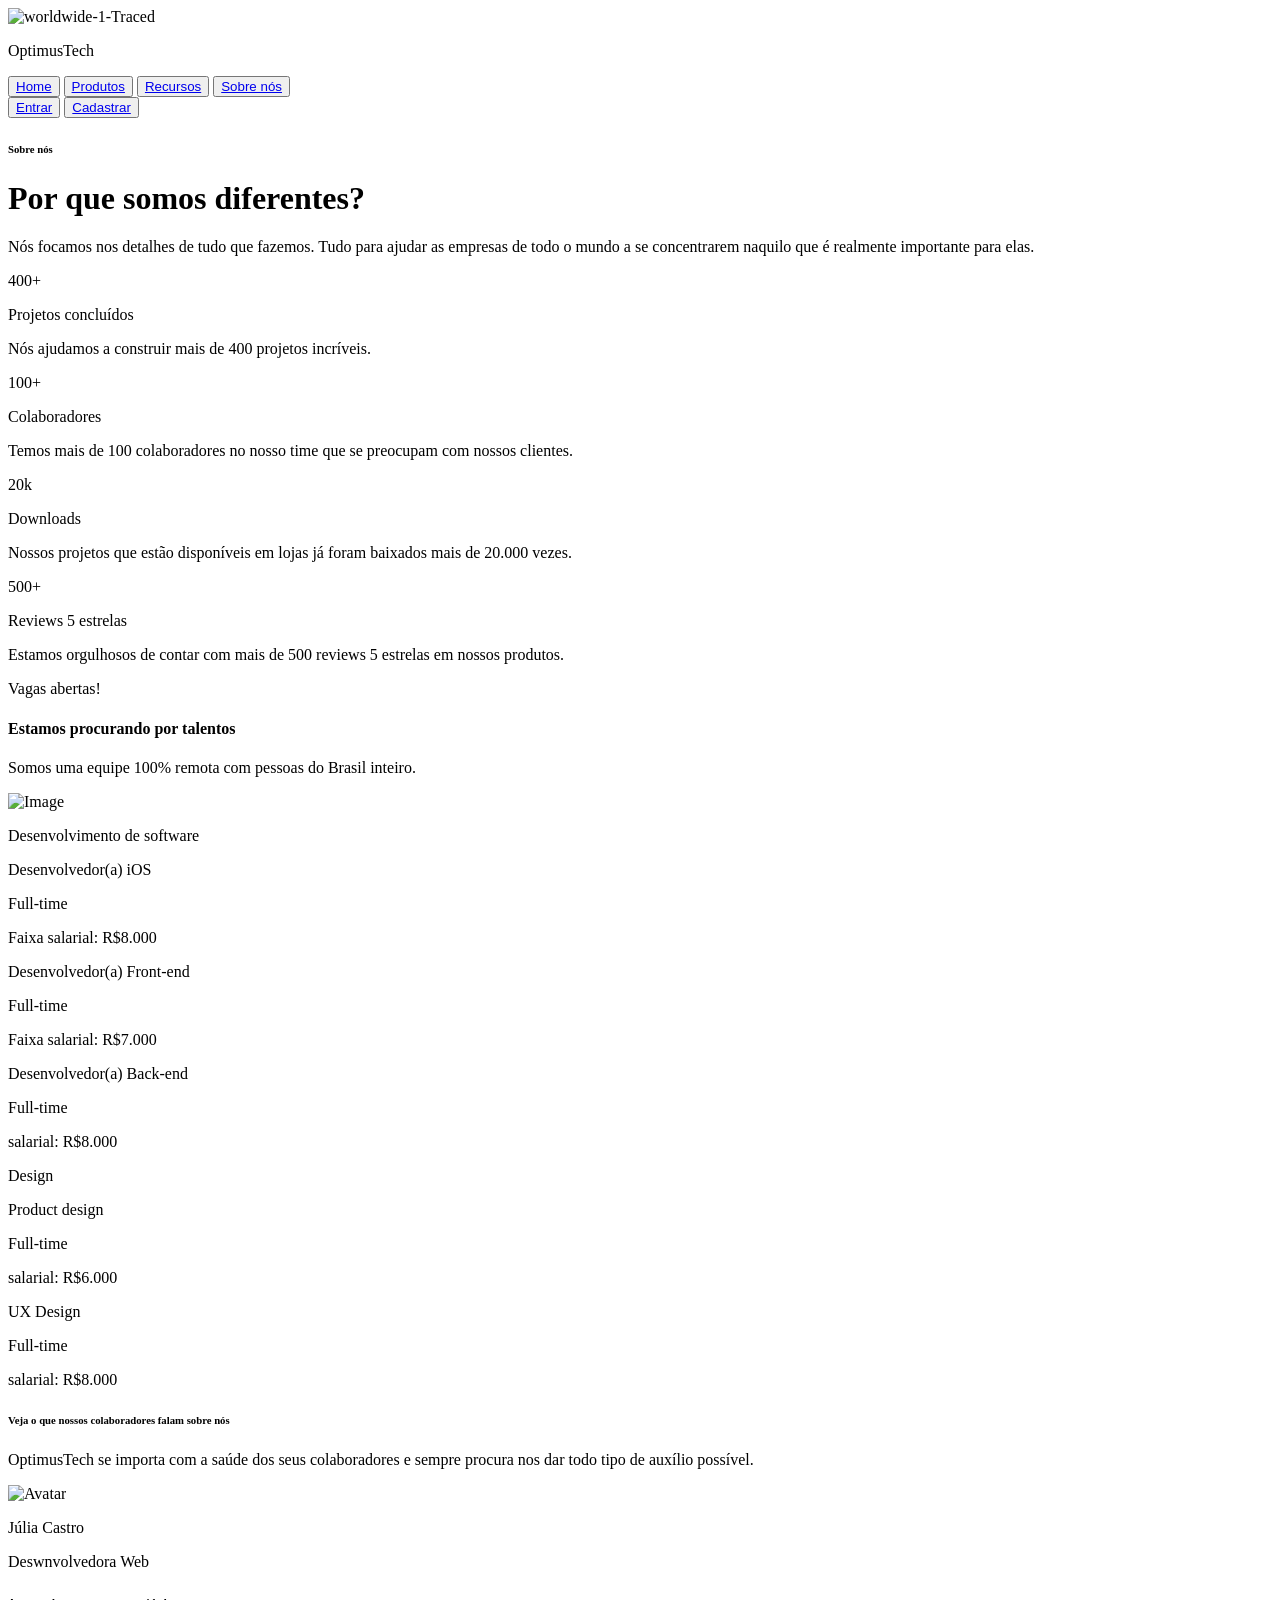
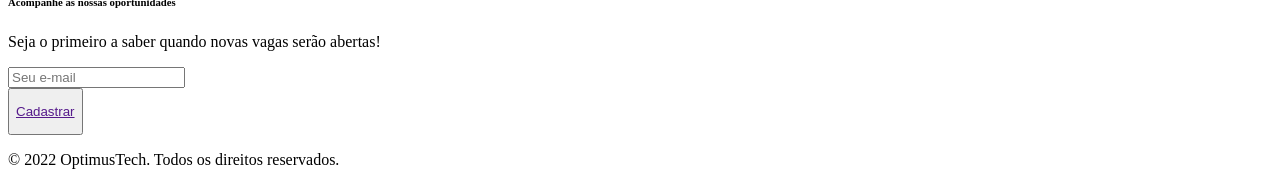
==== commit 2bf7a340: "Update site.html" ====
--- a/site.html
+++ b/site.html
@@ -3,7 +3,7 @@
   <head>
     <meta charset="UTF-8" />
     <meta name="viewport" content="width=device-width, initial-scale=1.0" />
-    <link rel="stylesheet" href="style.css"/>
+    <link rel="stylesheet" href="style"/>
     <title>Site</title>
   </head>
   <body>
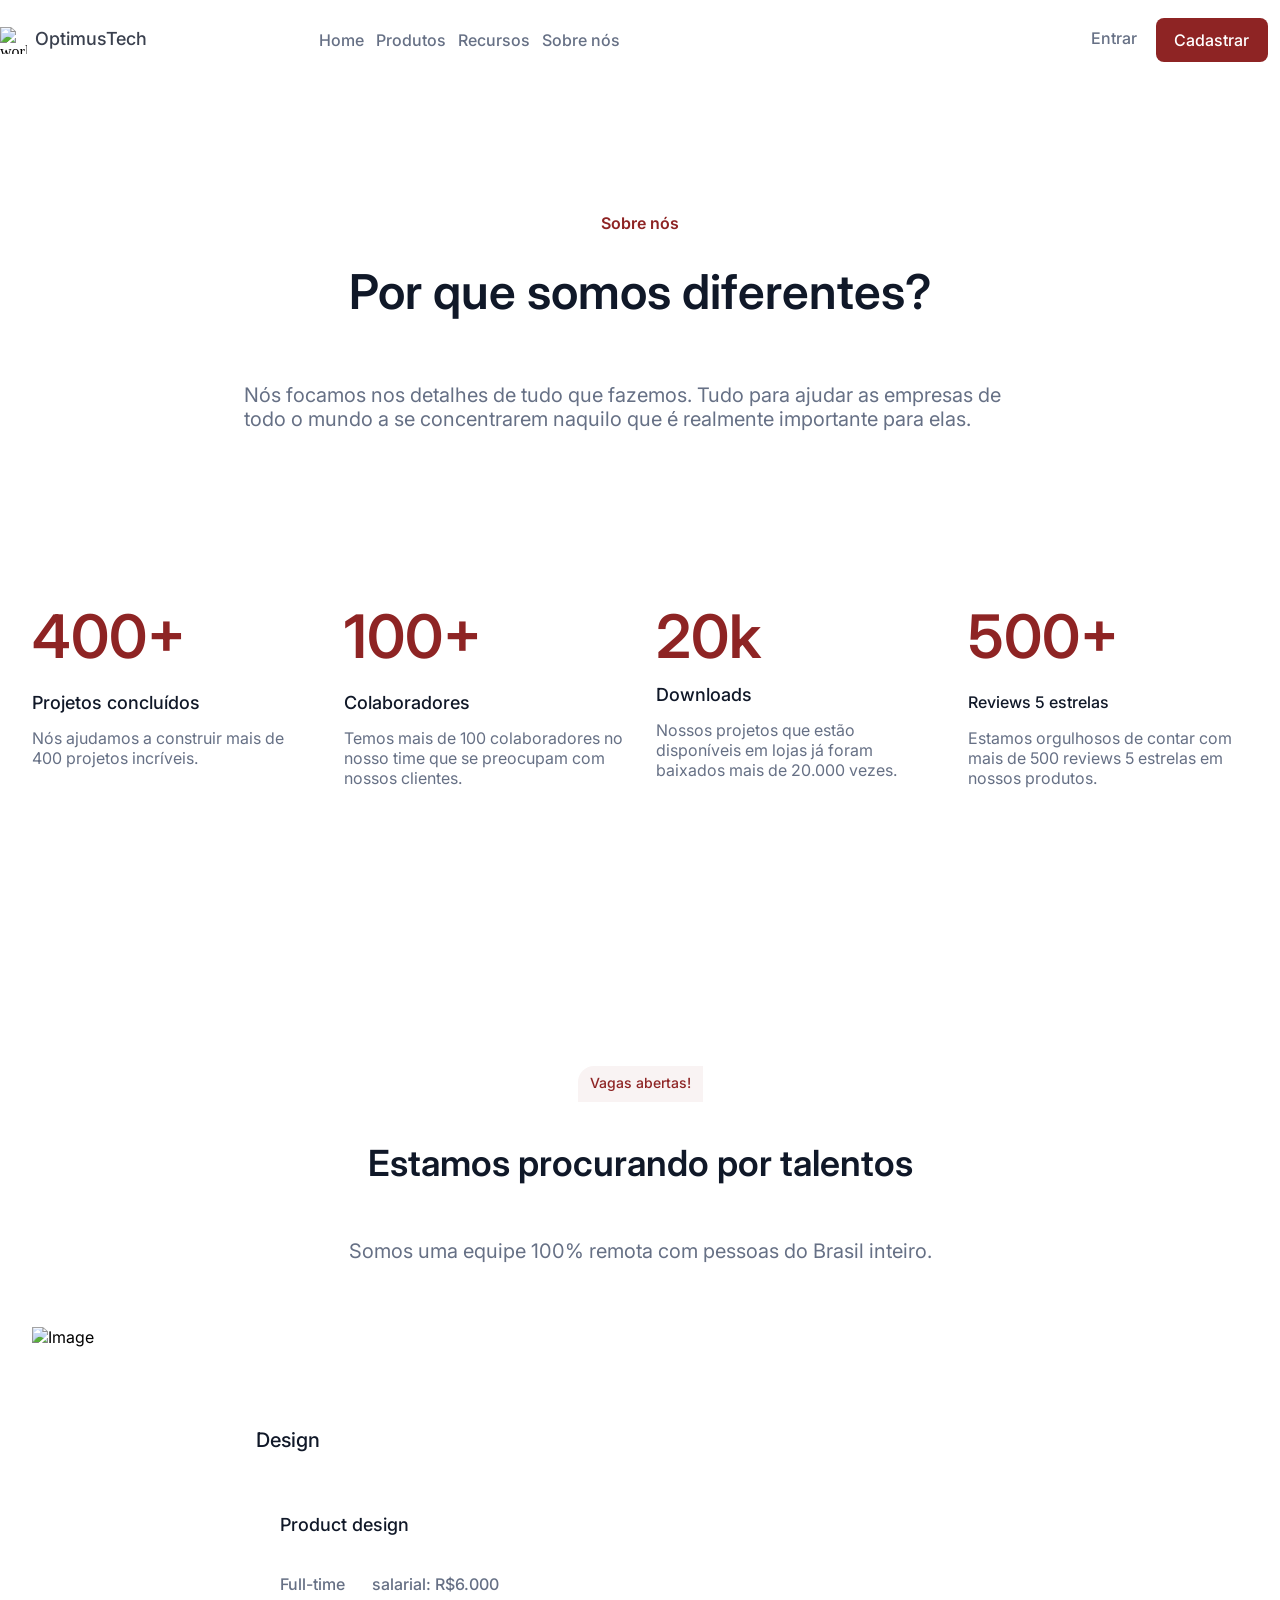
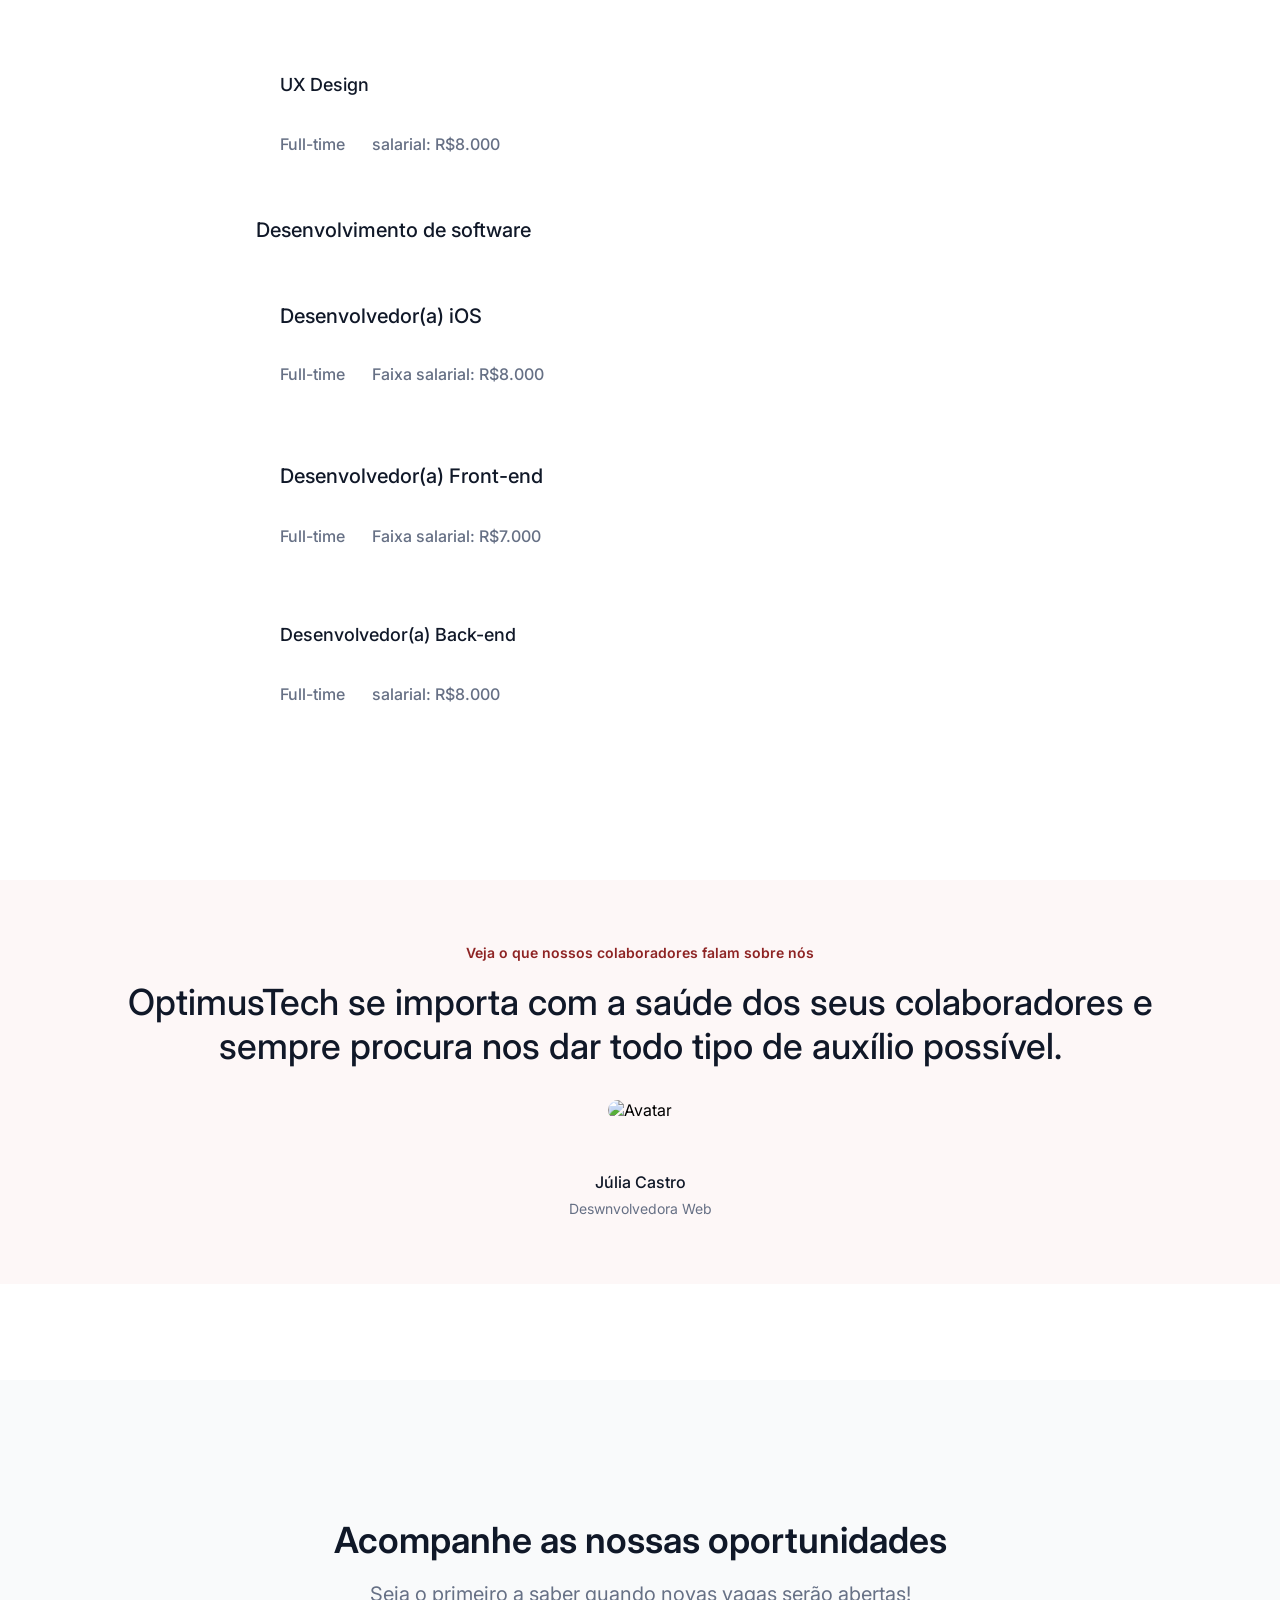
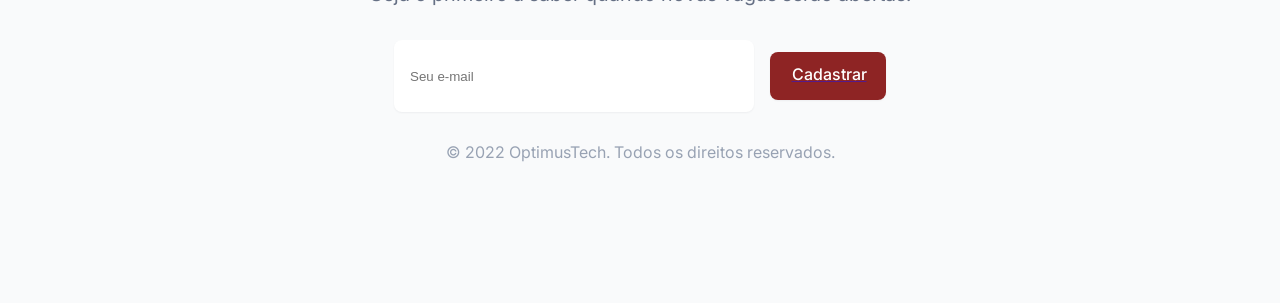
==== commit 4ea063ae: "Update site.html" ====
--- a/site.html
+++ b/site.html
@@ -3,7 +3,7 @@
   <head>
     <meta charset="UTF-8" />
     <meta name="viewport" content="width=device-width, initial-scale=1.0" />
-    <link rel="stylesheet" href="style"/>
+    <link rel="stylesheet" href="style.css">
     <title>Site</title>
   </head>
   <body>
--- a/style.css
+++ b/style.css
@@ -0,0 +1,1376 @@
+@import url('https://fonts.googleapis.com/css2?family=Inter:wght@100..900&display=swap');
+
+
+body {
+    width: 100%;
+    max-width: 1440px;
+    height: 3503px;
+    Top:-1753px;
+    Left:-720px;
+    margin: 0;
+    display: flex;
+    flex-direction: column;
+    flex-wrap: flex-start;
+    justify-content: center;
+    align-items: center;
+    align-content: flex-start;
+    background-color: #ffffff;
+
+}
+
+.navbar {
+    width: 1440px;
+    height: 80px;
+    display: flex;
+    justify-content: space-between;
+    align-items: baseline;
+    align-content: center;
+    flex-direction: row;
+    flex-wrap: wrap;
+
+}
+
+.header {
+    width: 1440px;
+    height: 80px;
+    display: flex;
+    justify-content: space-evenly;
+    align-items: center;
+    align-content: center;
+    flex-direction: row;
+    flex-wrap: wrap;
+
+}
+
+.container {
+    width: 1280px;
+    height: 44px;
+    display: flex;
+    justify-content: space-between;
+    align-items: center;
+    align-content: center;
+    flex-direction: row;
+    flex-wrap: wrap;
+    padding: 0px 32px 0px 32px;
+}
+
+.button-base {
+    width: 148px;
+    height: 26px;
+    display: flex;
+    justify-content: center;
+    align-items: center;
+    align-content: center;
+    flex-direction: row;
+    flex-wrap: wrap;
+    gap:8px;
+}
+
+.button-base img {
+    width: 27px;
+    height: 26.99px;
+
+
+}
+
+.button-base p {
+    width: 113px;
+    height: 24px;
+    font-family: "Inter", sans-serif;
+    font-size: 18px;
+    font-weight: 500;
+    padding: 0;
+    margin: 0px;
+    color: #3A404E;
+}
+
+.Content {
+    width: 362px;
+    height: 32px;
+    display: flex;
+    justify-content: space-between;
+    align-items: center;
+    align-content: center;
+    flex-direction: column;
+    flex-wrap: wrap;
+    gap:8px;
+}
+
+.navigation {
+    width: 207px;
+    height: 44px;
+    display: flex;
+    justify-content: space-around;
+    align-items: center;
+    align-content: center;
+    flex-direction: column;
+    flex-wrap: wrap;
+    gap:12px;
+}
+
+.navigation button{
+    background-color: #ffffff;
+    border:#ffffff;
+    padding: 4px 0px 4px 0px;
+    font-family: "Inter", sans-serif;
+    font-weight: 500;
+    font-size: 16px;
+    display: flex;
+    justify-content: center;
+    align-items: center;
+    align-content: center;
+    flex-direction: row;
+    flex-wrap: wrap;
+
+
+
+
+}
+
+.navigation button a{
+    color:#667085;
+    text-decoration: none;
+
+}
+
+.Logo{
+    width: 142px;
+    height: 32px;
+    display: flex;
+    justify-content: center;
+    align-items: center;
+    align-content: center;
+    flex-direction: row;
+    flex-wrap: wrap;
+}
+
+.Navigation-actions {
+    width: 207px;
+    height: 44px;
+    font-family: "Inter", sans-serif;
+    display: flex;
+
+}
+
+.Navigation-actions .Entrar {
+    width: 83px;
+    height: 44px;
+    padding: 0;
+    padding-bottom: 4px;
+    color: #667085;
+    background-color: #ffffff;
+    border: #ffffff;
+    font-family: "Inter", sans-serif;
+    font-size: 16px;
+    font-weight: 500;
+
+}
+
+.Navigation-actions .Cadastrar {
+    width: 112px;
+    height: 44px;
+    border-radius: 8px;
+    border: 1px #8E2424;
+    padding: 10px 18px 10px 18px;
+    color: #ffffff;
+    background-color: #8E2424;
+    font-family: "Inter", sans-serif;
+    font-size: 16px;
+    font-weight: 500;
+
+}
+
+.Navigation-actions .Cadastrar a{
+    color:#ffffff;
+    text-decoration: none;
+
+}
+
+.Navigation-actions .Entrar a{
+    color:#667085;
+    text-decoration: none;
+}
+
+.cabecalho {
+    width: 1440px;
+    height: 407px;
+    margin: 0px;
+    padding: 96px 0px 96px 0px;
+    display: flex;
+    justify-content: center;
+    flex-direction: column;
+    align-items: center;
+    gap:24px;
+    background-color: #ffffff;
+    font-family: "inter", sans-serif;
+}
+
+.cabecalho h6 {
+    width: 78px;
+    height: 24px;
+    margin:0;
+    display: flex;
+    justify-content: center;
+    font-weight: 600;
+    font-size: 16px;
+    color: #8E2424;
+}
+
+.container-2 {
+    width:620px;
+    height:60px;
+    display: flex;
+    flex-direction: column;
+    justify-content: center;
+    align-content: center;
+    flex-wrap: wrap;
+    align-items: center;
+    gap: 64px;
+
+
+}
+
+.container-2 h1 {
+    width: 652px;
+    height: 60px;
+    display: flex;
+    justify-content: center;
+    padding: 0px 32px 0px 32px;
+    font-weight: 600;
+    font-size: 48px;
+    color: #101828;
+    display:flex;
+    gap:12px;
+}
+
+.conteudo {
+    width: 792px;
+    height: 83px;
+    padding: 12px 0px 12px 0px;
+}
+
+.conteudo p {
+    width: 791px;
+    height: 60px;
+    display: flex;
+    align-items: center;
+    align-content: center;
+    font-weight: 400;
+    font-size: 20px;
+    color:#667085;
+}
+
+.metricas {
+    width: 1440px;
+    height: 288px;
+    padding: 0px 0px 96px 0px;
+    display: flex;
+    justify-content: center;
+    flex-direction: row;
+    align-items: center;
+    background-color: #ffffff;
+    font-family: "Inter", sans-serif;
+    gap: 64px;
+}
+
+.metricas-container {
+    width: 1280;
+    height: 198px;
+    padding: 0px 32px  0px 32px;
+    display: flex;
+    justify-content: center;
+    flex-direction: row;
+    align-items: center;
+    gap: 32px;
+    
+}
+
+.metricas-conteudo {
+    width: 1216px;
+    height: 192px;
+    display: flex;
+    gap: 32px;
+}
+
+
+.metrica-um {
+    width: 280px;
+    height: 168px;
+    display: flex;
+    flex-direction: column;
+    gap: 20px;
+}
+
+.number1 {
+    height: 168px;
+    gap: 12px;
+}
+
+.number1 p {
+    width: 280px;
+    margin: 0;
+    height: 72px;
+    font-size: 60px;
+    font-weight: 600;
+    color: #8E2424;
+}
+
+.texto1 {
+    margin: 0;
+    width: 280px;
+    height: 84px;
+    display: flex;
+    flex-direction: column;
+    gap: 8px;
+}
+
+.texto1 .subtitulo{
+    margin: 0px;
+    height: 28px;
+    font-size: 18px;
+    font-weight: 500;
+    color: #101828;
+}
+
+.texto1 p {
+    margin: 0;
+    height: 48px;
+    font-size: 16px;
+    font-weight: 400;
+    color: #667085;
+}
+
+.metrica-dois {
+    width: 280px;
+    height: 192px;
+    display: flex;
+    flex-direction: column;
+    gap: 20px;
+}
+
+.number2 {
+    height: 192px;
+    gap: 12px;
+}
+
+.number2 p {
+    height: 72px;
+    margin: 0;
+    font-size: 60px;
+    font-weight: 600;
+    color: #8E2424;
+}
+
+.texto2 {
+    margin: 0;
+    width: 280px;
+    height: 108px;
+    display: flex;
+    flex-direction: column;
+    gap: 8px;
+}
+
+.texto2 .subtitulo{
+    margin: 0;
+    height: 28px;
+    font-size: 18px;
+    font-weight: 500;
+    color: #101828;
+}
+
+.texto2 p {
+    margin: 0;
+    height: 72px;
+    font-size: 16px;
+    font-weight: 400;
+    color: #667085;
+}
+
+.metrica-tres {
+    width: 280px;
+    height: 192px;
+    display: flex;
+    flex-direction: column;
+    gap: 12px;
+}
+
+.number3 p {
+    margin: 0;
+    height: 72px;
+    font-size: 60px;
+    font-weight: 600;
+    color: #8E2424;
+}
+
+.texto3 {
+    margin: 0;
+    height: 108px;
+    display: flex;
+    flex-direction: column;
+    gap: 8px;
+}
+
+.texto3 .subtitulo {
+    margin: 0px;
+    height: 28px;
+    font-weight: 500;
+    font-size: 18px;
+    color: #101828;
+}
+
+.texto3 p {
+    margin: 0;
+    height: 72px;
+    font-size: 16px;
+    font-weight: 400;
+    color:#667085;
+}
+
+.metrica-quatro {
+    width: 280px;
+    height: 192px;
+    display: flex;
+    flex-direction: column;
+    gap:20px;;
+}
+
+.number4 {
+    height: 192px;
+    gap: 12px;
+}
+
+.number4 p {
+    height: 72px;
+    margin: 0;
+    font-size: 60px;
+    font-weight: 600;
+    color: #8E2424;
+}
+
+.texto4 {
+    height: 108px;
+    display: flex;
+    flex-direction: column;
+    gap: 8px;
+}
+
+.texto4 .subtitulo {
+    height: 28px;
+    margin: 0;
+    font-weight: 500;
+    size: 18px;
+    color:#101828;
+}
+
+.texto4 p {
+    margin: 0;
+    height: 72px;
+    font-size: 16px;
+    font-weight: 400;
+    color: #667085;
+}
+
+.Vagas {
+    height: 1798px;
+    padding: 96px 0px 96px 0px;
+    display: flex;
+    flex-direction: column;
+    justify-content: space-evenly;
+    align-items: center;
+    font-family: "Inter", sans-serif;
+    background-color: #ffffff;
+}
+
+.talentos {
+    width: 1280px;
+    display: flex;
+    flex-direction: column;
+    align-items: center;
+    flex-wrap: wrap;
+    align-content: center;
+    justify-content: flex-start;
+}
+
+.talentos-container {
+    width: 1280px;
+
+    padding: 0px 32px 0px 32px;
+    display: flex;
+    justify-content: center;
+    align-items: center;
+    gap: 32px;
+}
+
+.talentos-container .content {
+    width: 1216px;
+
+    display: flex;
+    flex-direction: column;
+    align-content: center;
+    justify-content: space-between;
+    align-items: center;
+    gap: 48px;
+}
+
+.heading-and-supporting-text {
+    width: 768px;
+    height: 138px;
+    display: flex;
+    flex-direction: column;
+    justify-content: center;
+    align-items: center;
+    flex-wrap: nowrap;
+    gap: 20px; 
+}
+
+.heading-and-badge {
+    width: 768px;
+    height: 88px;
+    display: flex;
+    justify-content: center;
+    align-items: center;
+    gap: 16px;
+}
+
+.badge {
+    width: 125px;
+    height: 28px;
+    display: flex;
+    justify-content: space-between;
+    align-items: center;
+}
+
+.badge-base {
+    width: 125px;
+    height: 28px;
+    border-radius: 16px 0px 0px 0px;
+    padding: 4px 12px 4px 12px;
+    background: #8E24240D;
+    display: flex;
+    align-items: center;
+    justify-content: center;
+}
+
+.badge-base p {
+    width: 101px;
+    height: 20px;
+    margin: 0;
+    font-size: 14px;
+    font-weight: 500;
+    color: #8E2424;
+}
+
+.heading-and-supporting-text h4 {
+    width: 768px;
+    height: 44px;
+    font-weight: 600;
+    font-size: 36px;
+    text-align: center;
+    color: #101828;
+    margin: 0px;
+}
+
+.text-support {
+    display: flex;
+    flex-direction: column;
+    flex-wrap: wrap;
+    align-items: center;
+    gap:64px;
+}
+
+.text-support p {
+    width: 768px;
+    height: 30px;
+    font-size: 20px;
+    font-weight: 400;
+    display: flex;
+    justify-content: space-around;
+    align-content: flex-end;
+    flex-wrap: wrap;
+    flex-direction: row;
+    text-align: center;
+    color: #667085;
+    margin: 0;
+}
+
+.talentos-img {
+    width: 1216px;
+    display: flex;
+}
+
+.vagas-abertas {
+    width: 1280px;
+    height: 940px;
+    display: flex;
+    flex-direction: column-reverse; /*É column reverse, não mexe*/
+    align-items: center;
+}
+
+.container-um {
+    width: 1280px;
+    height: 518px;
+    padding: 0px 32px 0px 32px;
+    display: flex;
+    align-items: center;
+    justify-content: center;
+    align-items: center;
+    gap: 64px;
+}
+
+.content-um {
+    width: 768px;
+    height: 518px;
+    display: flex;
+    flex-direction: column;
+    gap: 32px;
+}
+
+.content-um p {
+    width: 768px;
+    height: 30px;
+    margin: 0;
+    font-size: 20px;
+    font-weight: 500;
+    color: #101828;
+    display: flex;
+}
+
+.items {
+    width: 768px;
+    height: 456px;
+    display: flex;
+    flex-direction: column;
+    gap: 24px;
+}
+
+.job-post-um {
+    width: 768px;
+    height: 136px;
+    border-radius: 16px;
+    border: 1px #EAECF0;
+    padding: 24px 24px 28px 24px;
+    display: flex;
+    gap: 24px;
+    color:#ffffff
+}
+
+.job-post-um .content {
+    width: 720px;
+    height: 84px;
+    display: flex;
+    flex-direction: column;
+    gap: 32px;
+}
+
+.job-post-um .content .text-and-support {
+
+    height: 28px;
+    display: flex;
+    gap: 8px;
+}
+
+.job-post-um .content .tex-and-support p {
+        width: 720px;
+        height: 28px;
+        font-size: 18px;
+        font-weight: 500;
+        color: #101828;
+}
+
+.job-post-um .details {
+        width: 720px;
+        height: 24px;
+        display: flex;
+        flex-direction: row;
+        align-items: baseline;
+        flex-wrap: wrap;
+        align-content: flex-end;
+        justify-content: flex-start;
+        gap: 24px;
+}
+
+.job-post-um .details .type-of-work{
+    width: 68px;
+    height: 24px;
+    display: flex;
+    align-content: center;
+    flex-wrap: wrap;
+    gap: 8px;
+}
+
+.job-post-um .details .type-of-work p {
+    width: 68px;
+    height: 24px;
+    margin: 0;
+    font-size: 16px;
+    font-weight: 500;
+    color: #667085;
+}
+
+.job-post-um .details .salary {
+    width: 173px;
+    height: 24px;
+    display: flex;
+    gap: 8px;
+}
+
+.job-post-um .details .salary p {
+    width: 173px;
+    height: 24px;
+    font-size: 16px;
+    font-weight: 500;
+    color: #667085;
+}
+
+.job-post-dois {
+    width: 768px;
+    height: 136px;
+    border-radius: 16px;
+    border: 1px #EAECF0;
+    padding: 24px 24px 28px 24px;
+    display: flex;
+    gap: 24px;
+    color: #ffffff;
+}
+
+.job-post-dois .content {
+    width: 720px;
+    height: 84px;
+    display: flex;
+    flex-direction: column;
+    gap: 32px;
+}
+
+.job-post-dois .content .tex-and-support {
+    width: 720px;
+    height: 28px;
+    display: flex;
+    gap: 8px;
+}
+
+.job-post-dois .content .tex-and-support p {
+    width: 720px;
+    height: 28px;
+    margin: 0px;
+    font-size: 18px;
+    font-weight: 500;
+    color: #101828;
+}
+
+.job-post-dois .details {
+    width: 720px;
+    height: 24px;
+    display: flex;
+    flex-direction: row;
+    align-items: baseline;
+    flex-wrap: wrap;
+    justify-content: flex-start;
+    gap: 24px;
+}
+
+.job-post-dois .details .type-of-work {
+    width: 68px;
+    height: 24px;
+    display: flex;
+    align-content: center;
+    flex-wrap: wrap;
+    gap: 8px;
+}
+
+.job-post-dois .details .type-of-work p {
+    width: 68px;
+    height: 24px;
+    margin: 0;
+    font-size: 16px;
+    font-weight: 500;
+    color: #667085;
+}
+
+.job-post-dois .details .salary {
+    width: 171px;
+    height: 24px;
+    display: flex;
+    gap: 8px;
+}
+
+.job-post-dois .details .salary p {
+    width: 171px;
+    height: 24px;
+    font-size: 16px;
+    font-weight: 500;
+    color: #667085;
+}
+
+.job-post-tres {
+    width: 768px;
+    height: 136px;
+    border-radius: 16px;
+    border: 1px #EAECF0;
+    padding: 24px 24px 28px 24px;
+    display: flex;
+    gap:24px;
+}
+
+.job-post-tres .content {
+    width: 720px;
+    height: 84px;
+    display: flex;
+    flex-direction: column;
+    gap: 32px;
+}
+
+.job-post-tres .content .text-and-support {
+    width: 720px;
+    height: 28px;
+    display: flex;
+    gap: 8px;
+}
+
+.job-post-tres .content .text-and-support p {
+    width: 720px;
+    height: 28px;
+    margin: 0;
+    font-size: 18px;
+    font-weight: 500;
+    color: #101828;
+    display: flex;
+}
+
+.job-post-tres .details {
+    width: 720px;
+    height: 24px;
+    display: flex;
+    flex-direction: row;
+    align-items: baseline;
+    flex-wrap: wrap;
+    align-content: flex-end;
+    justify-content: flex-start;
+    gap: 24px;
+}
+
+.job-post-tres .details .type-of-work {
+    width: 68px;
+    height: 24px;
+    display: flex;
+    align-content: center;
+    flex-wrap: wrap;
+    gap: 8px;
+}
+
+.job-post-tres .details .type-of-work p {
+    width: 68px;
+    height: 24px;
+    margin: 0;
+    font-size: 16px;
+    font-weight: 500;
+    color: #667085;
+}
+
+.job-post-tres .details .salary {
+    width: 173px;
+    height: 24px;
+    display: flex;
+    gap: 8px;
+}
+
+.job-post-tres .details .salary p {
+    width: 173px;
+    height: 24px;
+    font-size: 16px;
+    font-weight: 500;
+    color: #667085;
+}
+
+
+.container-dois {
+    width: 1280px;
+    height: 358px;
+    padding: 0px 32px 32px 32px;
+    display: flex;
+    align-items: center;
+    justify-content: center;
+    align-items: center;
+    gap: 64px;
+}
+
+.content-dois {
+    width: 768px;
+    height: 358px;
+    display: flex;
+    flex-direction: column;
+    gap: 32px;
+}
+
+.content-dois p{
+    width: 768px;
+    height: 30px;
+    margin: 0;
+    font-size: 20px;
+    font-weight: 500;
+    color: #101828;
+    display: flex;
+}
+
+.content-dois .items {
+    width: 768px;
+    height: 296px;
+    display: flex;
+    flex-direction: column;
+    gap: 24px;
+}
+
+.job-post-one {
+    width: 768px;
+    height: 136px;
+    border-radius: 16px;
+    border: 1px #EAECF0;
+    padding: 24px 24px 28px 24px;
+    display: flex;
+    gap: 24px;
+    color:#ffffff
+}
+
+.job-post-one .content {
+    width: 720px;
+    height: 84px;
+    display: flex;
+    flex-direction: column;
+    gap: 32px;
+}
+
+.job-post-one .content .text-and-support {
+    width: 720px;
+    height: 28px;
+    display: flex;
+    gap: 8px;
+}
+
+.job-post-one .content .text-and-support p {
+    width: 720px;
+    height: 28px;
+    font-size: 18px;
+    font-weight: 500;
+    color: #101828;
+}
+
+.job-post-one .details {
+    width: 720px;
+    height: 24px;
+    display: flex;
+    flex-direction: row;
+    align-items: baseline;
+    flex-wrap: wrap;
+    align-content: flex-end;
+    justify-content: flex-start;
+    gap: 24px;
+}
+
+.job-post-one .details .type-of-work {
+    width: 68px;
+    height: 24px;
+    display: flex;
+    align-content: center;
+    flex-wrap: wrap;
+    gap: 8px;
+}
+
+.job-post-one .details .type-of-work p {
+    width: 68px;
+    height: 24px;
+    margin: 0;
+    font-size: 16px;
+    font-weight: 500;
+    color: #667085;
+}
+
+.job-post-one .details .salary {
+    width: 171px;
+    height: 24px;
+    display: flex;
+    gap: 8px;
+}
+
+.job-post-one .details .salary p {
+    width: 171px;
+    height: 24px;
+    font-size: 16px;
+    font-weight: 500;
+    color: #667085;
+}
+
+.job-post-two {
+    width: 768px;
+    height: 136px;
+    border-radius: 16px;
+    border: 1px #EAECF0;
+    padding: 24px 24px 28px 24px;
+    display: flex;
+    gap: 24px;
+    color:#ffffff
+}
+
+.job-post-two .content {
+    width: 720px;
+    height: 84px;
+    display: flex;
+    flex-direction: column;
+    gap: 32px;
+}
+
+.job-post-two .content .text-and-support {
+    width: 720px;
+    height: 28px;
+    display: flex;
+    gap: 8px;
+}
+
+.job-post-two .content .text-and-support p {
+    width: 720px;
+    height: 28px;
+    font-size: 18px;
+    font-weight: 500;
+    color: #101828;
+}
+
+.job-post-two .details {
+    width: 720px;
+    height: 24px;
+    display: flex;
+    flex-direction: row;
+    align-items: baseline;
+    flex-wrap: wrap;
+    align-content: flex-end;
+    justify-content: flex-start;
+    gap: 24px;
+}
+
+.job-post-two .details .type-of-work {
+    width: 68px;
+    height: 24px;
+    display: flex;
+    align-content: center;
+    flex-wrap: wrap;
+    gap: 8px;
+}
+
+.job-post-two .details .type-of-work p {
+    width: 68px;
+    height: 24px;
+    margin: 0;
+    font-size: 16px;
+    font-weight: 500;
+    color: #667085;
+}
+
+.job-post-two .details .salary {
+    width: 173px;
+    height: 24px;
+    display: flex;
+    gap: 8px;
+}
+
+.job-post-two .details .salary p {
+    width: 173px;
+    height: 24px;
+    font-size: 16px;
+    font-weight: 500;
+    color: #667085;
+}
+
+.Depoimentos {
+    width: 1440px;
+    height: 500px;
+    padding: 0px 0px 96px 0px;
+    display: flex;
+    flex-direction: column;
+    align-content: center;
+    justify-content: flex-start;
+    align-items: center;
+    font-family: "inter", sans-serif;
+    background-color: #ffffff;
+}
+
+.Depoimentos .container {
+    width: 1280px;
+    height: 404px;
+    padding: 0px 32px 0px 32px;
+    display: flex;
+    flex-direction: column;
+    align-content: center;
+    gap: 32px;
+}
+
+.Depoimentos .container .content {
+    width: 1216px;
+    height: 404px;
+    border-radius: 16px;
+    padding: 64px;
+    display:flex;
+    flex-direction: column;
+    justify-content: center;
+    align-items: center;
+    gap: 32px;
+    background: #C3191908;
+}
+
+.content .quote-and-subhead {
+    width: 1088px;
+    height: 124px;
+    display: flex;
+    flex-direction: column;
+    justify-content: center;
+    align-items: center;
+    gap: 16px
+}
+
+.content .quote-and-subhead h6 {
+    width: 1088px;
+    height: 20px;
+    font-size: 14px;
+    margin: 0;
+    font-weight: 600;
+    text-align: center;
+    color:#8E2424;
+}
+
+.content .quote-and-subhead p {
+    width: 1088px;
+    height: 88px;
+    margin: 0;
+    font-size: 36px;
+    font-weight: 500;
+    color:#101828;
+    text-align: center;
+}
+
+.content .atribuicao {
+    width:1088px;
+    height:120px;
+    display: flex;
+    flex-direction: column;
+    justify-content: center;
+    align-items: center;
+    gap: 16px;
+}
+
+.atribuicao .avatar-and-text {
+    width:1088px;
+    height:120px;
+    display: flex;
+    flex-direction: column;
+    justify-content: space-between;
+    align-items: center;
+    gap: 16px;
+}
+
+.atribuicao .avatar-and-text .avatar img {
+    width: 56px;
+    height: 56px;
+    border-radius: 200px;
+}
+
+.atribuicao .avatar-and-text .text-and-supporting-text {
+    width: 1088px;
+    height: 48px;
+    display: flex;
+    flex-direction: column;
+    justify-content: space-between;
+    align-items: center;
+    gap: 4px;
+}
+
+.text-and-supporting-text .text p {
+    width: 1088px;
+    height: 24px;
+    margin: 0;
+    font-weight: 500;
+    font-size: 16px;
+    text-align: center;
+    color:#101828;
+}
+
+.text-and-supporting-text .supporting-text p {
+    width: 1088px;
+    height: 20px;
+    margin: 0;
+    font-weight: 400;
+    font-size: 14px;
+    text-align: center;
+    color:#667085;
+}
+
+.formulario {
+    width: 1440px;
+    height: 430px;
+    padding: 96px 0px 96px 0px;
+    display: flex;
+    flex-wrap: wrap;
+    flex-direction: column;
+    justify-content: center;
+    align-items: center;
+    align-content: space-around;
+    gap: 32px;
+    background-color: #f9fafb;
+    font-family: "inter", sans-serif;
+}
+
+.formulario .container {
+    width: 832px;
+    height: 182px;
+    padding: 0px 32px 0px 32px;
+    display: flex;
+    flex-direction: column;
+    justify-content: center;
+    align-items: center;
+    gap: 32px;
+}
+
+
+.formulario .container .content {
+    width: 768px;
+    height: 182px;
+    display: flex;
+    flex-direction: column;
+    justify-content: center;
+    align-items: center;
+    gap: 40px;
+}
+
+.formulario .container .content .heading-and-supporting-text {
+    width: 768px;
+    height: 94px;
+    display: flex;
+    flex-direction: column;
+    align-content: space-between;
+    justify-content: center;
+    align-items: center;
+    flex-wrap: wrap;
+    gap: 20px;
+}
+
+.formulario .container .content .heading-and-supporting-text h6 {
+    width: 768px;
+    height: 44px;
+    margin: 0;
+    font-size: 36px;
+    font-weight: 600;
+    text-align: center;
+    color: #101828;
+}
+
+.formulario .container .content .heading-and-supporting-text p {
+    width: 768px;
+    height: 30px;
+    margin: 0;
+    font-size: 20px;
+    font-weight: 400;
+    text-align: center;
+    color: #667085;
+}
+
+.email {
+    width: 492px;
+    height: 48px;
+    display: flex;
+    gap: 16px;
+    justify-content: center;
+    align-items: center;
+    flex-direction: row;
+    align-content: center;
+    flex-wrap: wrap;
+}
+
+.input-field {
+    width: 360px;
+    height: 48px;
+    display: flex;
+}
+
+.input-field-base {
+    width: 360px;
+    height: 48px;
+    display: flex;
+    gap: 8px;
+}
+
+.input-field-base label {
+    width: 360px;
+    height: 48px;
+    display: flex;
+    justify-content: center;
+    align-items: center;
+    gap: 6px;
+}
+
+.input-field-base input {
+    width: 360px;
+    height: 48px;
+    margin: 0;
+    border-radius: 8px;
+    border: 1px #d0d5dd;
+    box-shadow: 0px 1px 2px 0px #1018280D;
+    padding: 12px 14px 12px 16px;
+    display: flex;
+    gap: 8px;
+    color:#ffffff;
+}
+
+.input-field-base .content {
+    width: 360px;
+    height: 24px;
+    display: flex;
+    gap: 8px;
+}
+
+.input-field-base .content p {
+    width: 330px;
+    height: 24px;
+    margin: 0;
+    font-size: 16px;
+    font-weight: 400;
+    color: #667085;
+}
+
+.formulario .button {
+    width: 116px;
+    height: 48px;
+    display: flex;
+    justify-content: center;
+    align-items: center;
+    gap: 8px;
+}
+
+.formulario .button-base button {
+    width: 116px;
+    height: 48px;
+    border-radius: 8px;
+    border: 1px #8E2424;
+    box-shadow: 0px 1px 2px 0px #1018280D;
+    padding: 12px 14px 12px 16px;
+    display: flex;
+    align-items: center;
+    justify-content: center;
+    gap: 8px;
+    background-color: #8E2424;
+}
+
+.formulario .button-base p {
+    width: 76px;
+    height: 24px;
+    margin: 0;
+    font-size: 16px;
+    font-weight: 500;
+    color: #ffffff;
+}
+
+.formulario footer p {
+    width: 393px;
+    height: 24px;
+    margin: 0;
+    font-size: 16px;
+    font-weight: 400;
+    color: #98A2b3;
+    display: flex;
+    justify-content: center;
+    align-items: center;
+}
